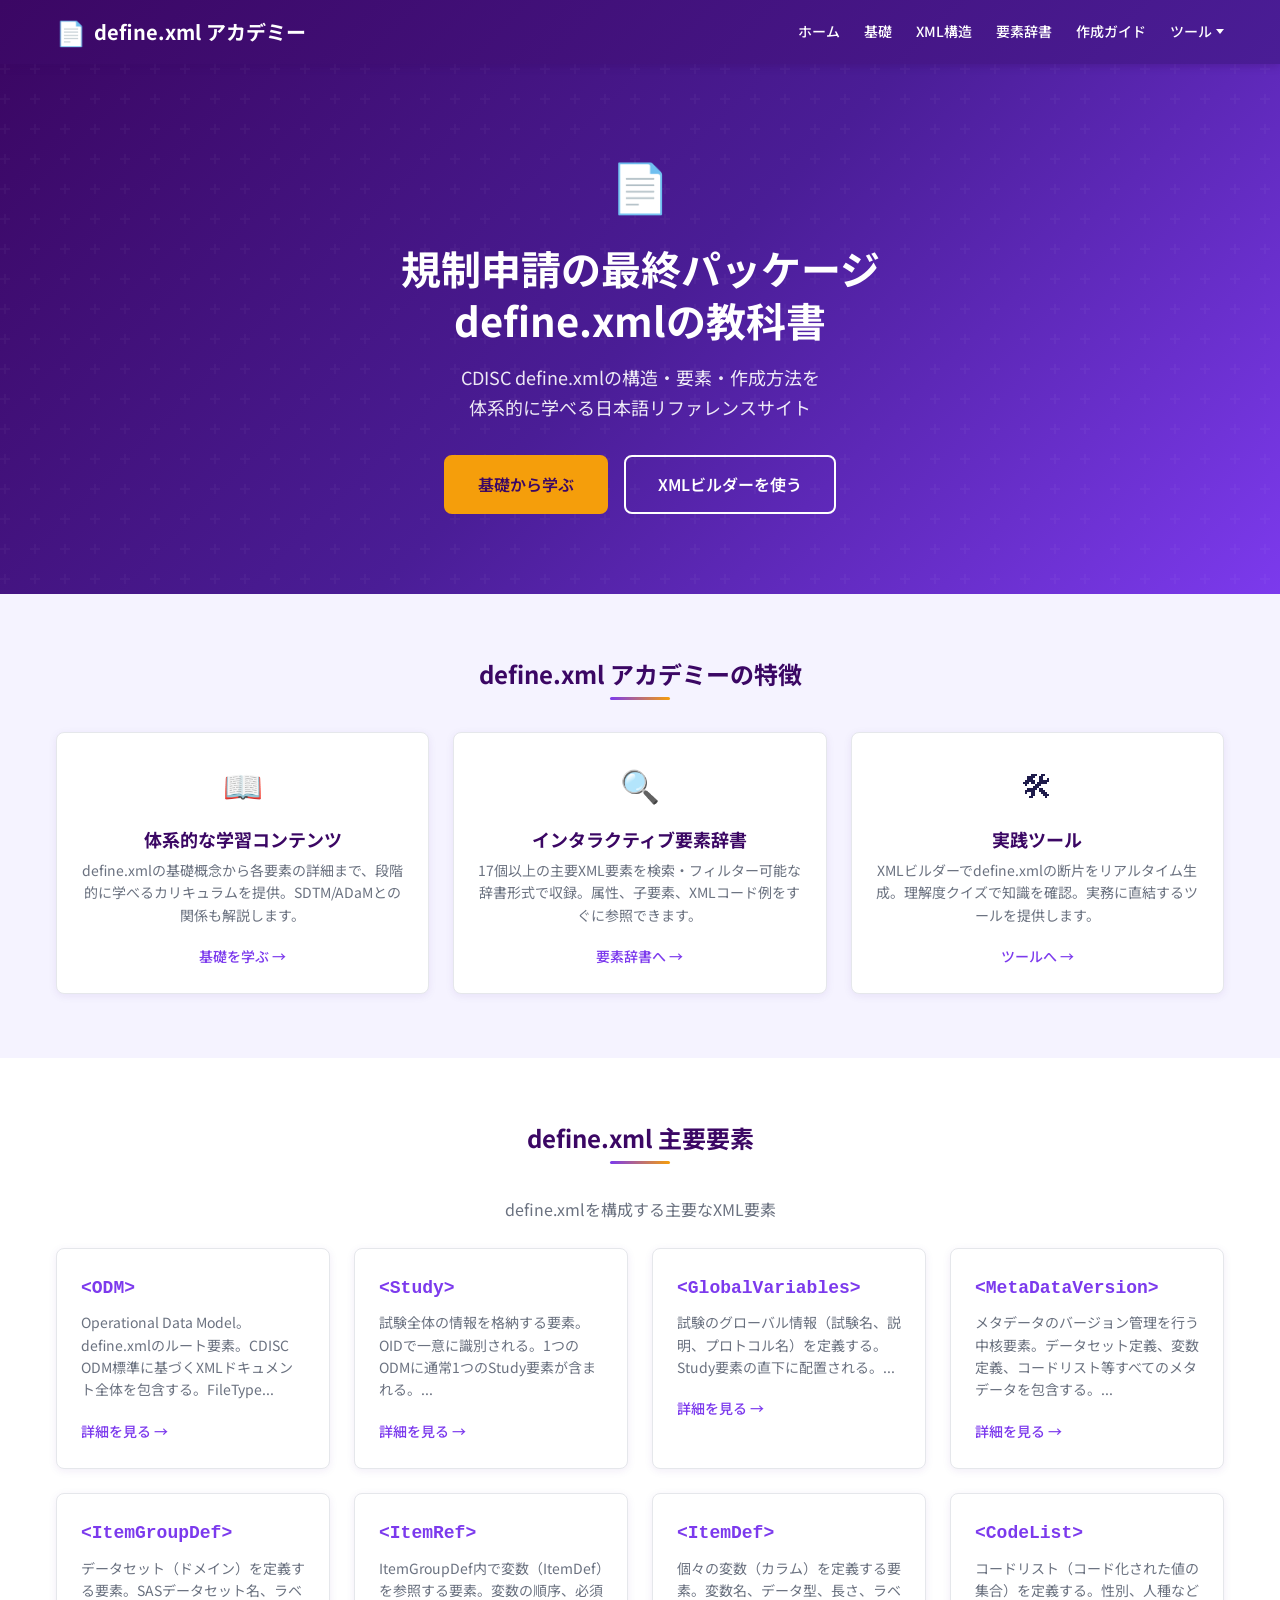
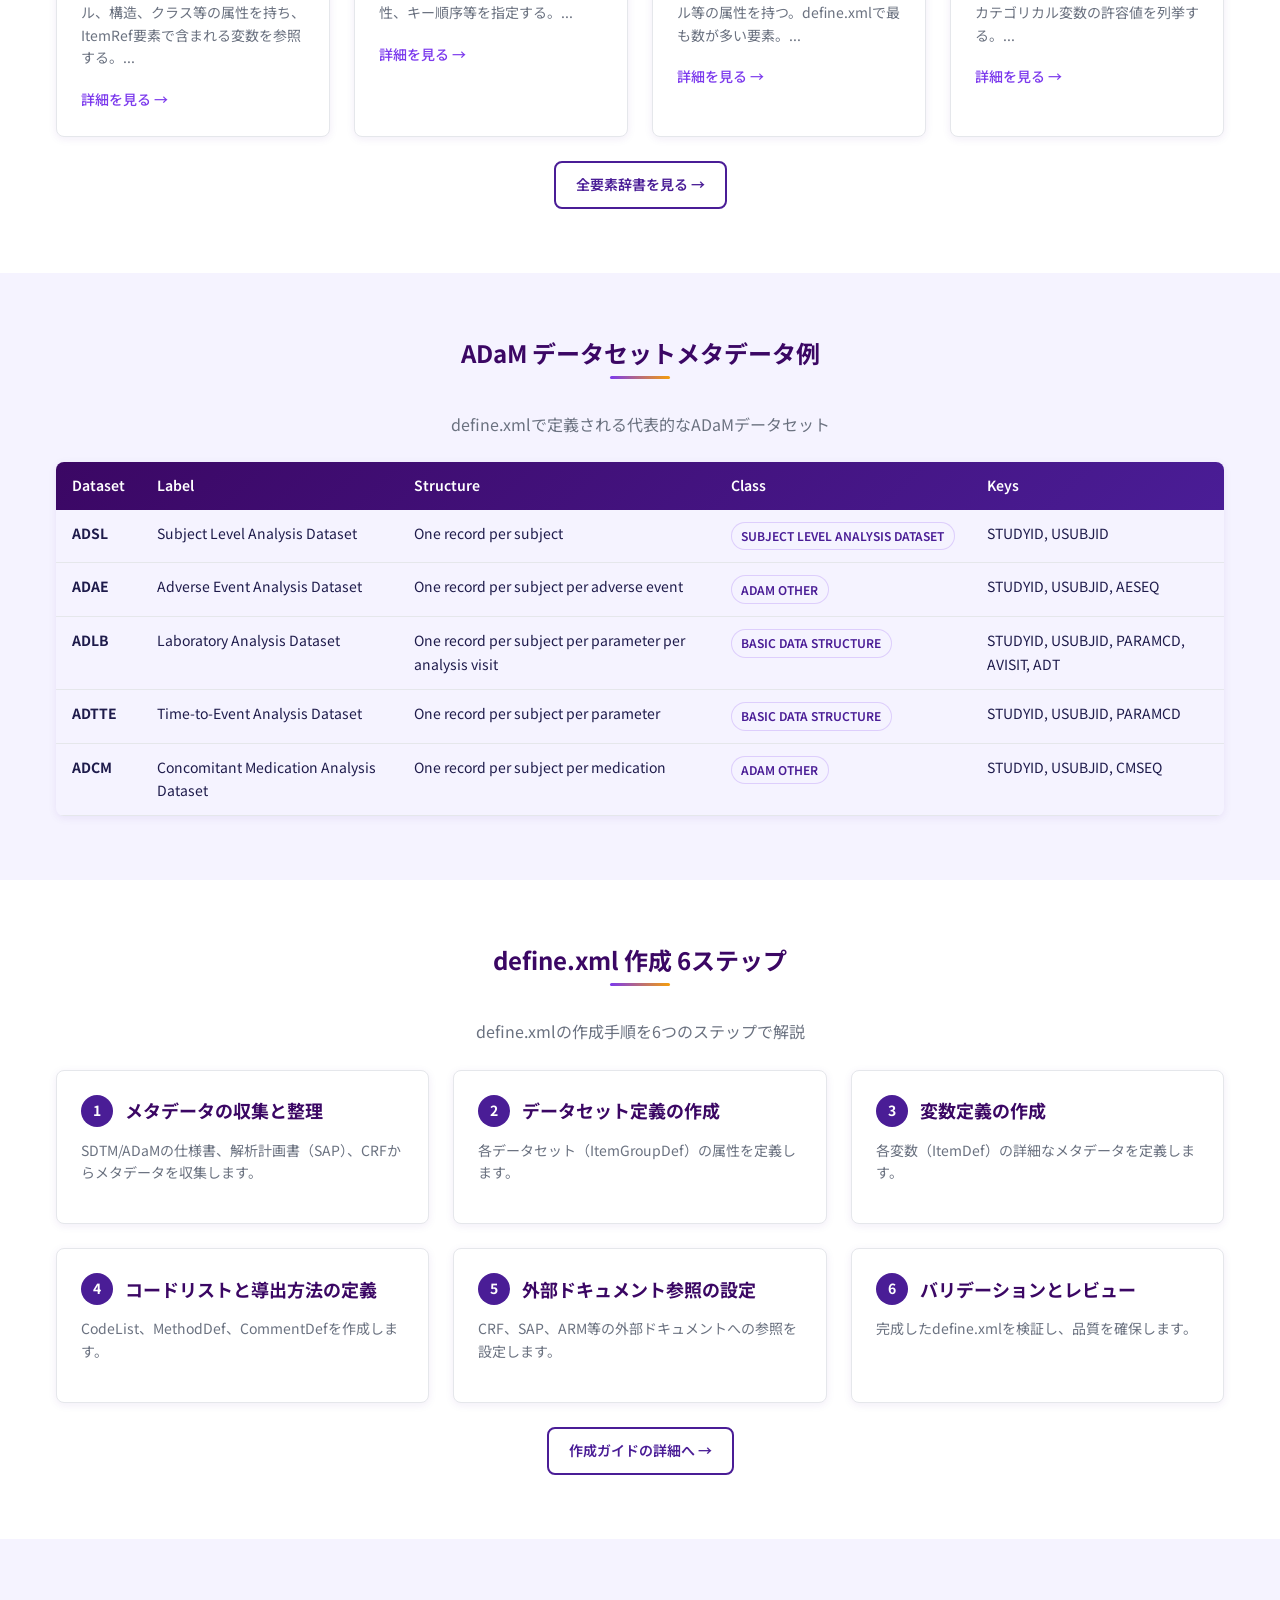
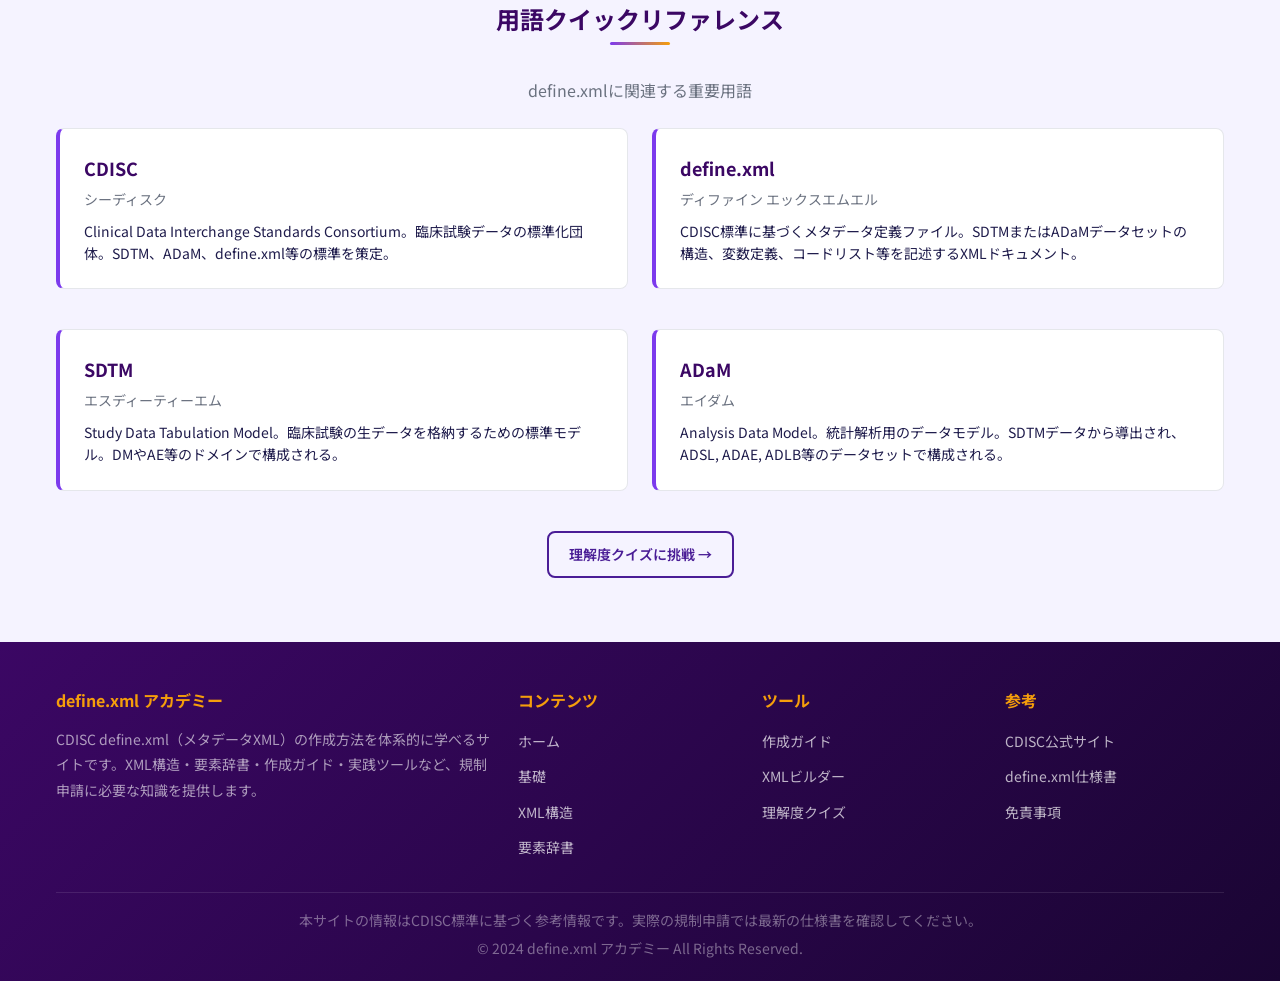
==== index.html @ 0959a662 "Initial commit" ====
<!DOCTYPE html>
<html lang="ja">
<head>
  <meta charset="UTF-8">
  <meta name="viewport" content="width=device-width, initial-scale=1.0">
  <meta name="description" content="define.xmlアカデミー - CDISC define.xml（メタデータXML）の作成方法を体系的に学ぶ。要素辞書・XMLビルダー・クイズで、規制申請の最終パッケージを完全理解。">
  <title>define.xml アカデミー | 規制申請メタデータの教科書</title>

  <!-- Google Fonts -->
  <link rel="preconnect" href="https://fonts.googleapis.com">
  <link rel="preconnect" href="https://fonts.gstatic.com" crossorigin>
  <link href="https://fonts.googleapis.com/css2?family=Noto+Sans+JP:wght@400;500;700&display=swap" rel="stylesheet">

  <!-- CSS -->
  <link rel="stylesheet" href="css/style.css">
</head>
<body>

  <!-- ========== ヘッダー ========== -->
  <header class="site-header">
    <div class="container header-inner">
      <a href="index.html" class="site-logo">
        <span class="logo-icon">&#x1F4C4;</span>
        <span>define.xml アカデミー</span>
      </a>

      <!-- デスクトップナビ -->
      <nav class="nav-menu" aria-label="メインナビゲーション">
        <a href="index.html">ホーム</a>
        <a href="basics/index.html">基礎</a>
        <a href="structure/index.html">XML構造</a>
        <a href="elements/index.html">要素辞書</a>
        <a href="guide/index.html">作成ガイド</a>
        <div class="nav-dropdown" id="nav-dropdown-tools">
          <span class="nav-dropdown-toggle nav-menu-link">ツール</span>
          <div class="nav-dropdown-menu">
            <a href="tools/builder.html">XMLビルダー</a>
            <a href="tools/quiz.html">理解度クイズ</a>
          </div>
        </div>
      </nav>

      <!-- ハンバーガー -->
      <button class="hamburger" id="hamburger" aria-label="メニューを開く" aria-expanded="false">
        <span></span>
        <span></span>
        <span></span>
      </button>
    </div>

    <!-- モバイルメニュー -->
    <nav class="mobile-menu" id="mobile-menu" aria-label="モバイルナビゲーション">
      <a href="index.html">ホーム</a>
      <a href="basics/index.html">基礎</a>
      <a href="structure/index.html">XML構造</a>
      <a href="elements/index.html">要素辞書</a>
      <a href="guide/index.html">作成ガイド</a>
      <span class="mobile-submenu-label">ツール</span>
      <div class="mobile-submenu">
        <a href="tools/builder.html">XMLビルダー</a>
        <a href="tools/quiz.html">理解度クイズ</a>
      </div>
    </nav>
  </header>

  <!-- ========== メインコンテンツ ========== -->
  <main>

    <!-- ===== ヒーローセクション ===== -->
    <section class="hero">
      <div class="container">
        <span class="hero-icon" aria-hidden="true">&#x1F4C4;</span>
        <h1>規制申請の最終パッケージ<br>define.xmlの教科書</h1>
        <p class="hero-subtitle">CDISC define.xmlの構造・要素・作成方法を<br>体系的に学べる日本語リファレンスサイト</p>
        <div class="hero-buttons">
          <a href="basics/index.html" class="btn btn-primary btn-lg">基礎から学ぶ</a>
          <a href="tools/builder.html" class="btn btn-secondary btn-lg">XMLビルダーを使う</a>
        </div>
      </div>
    </section>

    <!-- ===== 特徴カード（3カラム） ===== -->
    <section class="section fade-in">
      <div class="container">
        <h2 class="section-title">define.xml アカデミーの特徴</h2>
        <div class="grid grid-3">

          <div class="card text-center">
            <div class="card-icon">&#x1F4D6;</div>
            <h3 class="card-title">体系的な学習コンテンツ</h3>
            <p class="card-text">define.xmlの基礎概念から各要素の詳細まで、段階的に学べるカリキュラムを提供。SDTM/ADaMとの関係も解説します。</p>
            <a href="basics/index.html" class="card-link">基礎を学ぶ &rarr;</a>
          </div>

          <div class="card text-center">
            <div class="card-icon">&#x1F50D;</div>
            <h3 class="card-title">インタラクティブ要素辞書</h3>
            <p class="card-text">17個以上の主要XML要素を検索・フィルター可能な辞書形式で収録。属性、子要素、XMLコード例をすぐに参照できます。</p>
            <a href="elements/index.html" class="card-link">要素辞書へ &rarr;</a>
          </div>

          <div class="card text-center">
            <div class="card-icon">&#x1F6E0;</div>
            <h3 class="card-title">実践ツール</h3>
            <p class="card-text">XMLビルダーでdefine.xmlの断片をリアルタイム生成。理解度クイズで知識を確認。実務に直結するツールを提供します。</p>
            <a href="tools/builder.html" class="card-link">ツールへ &rarr;</a>
          </div>

        </div>
      </div>
    </section>

    <!-- ===== 主要要素一覧 ===== -->
    <section class="section fade-in" id="elements" style="background-color: var(--color-white);">
      <div class="container">
        <h2 class="section-title">define.xml 主要要素</h2>
        <p class="text-center text-light mb-4">define.xmlを構成する主要なXML要素</p>

        <div class="grid grid-4" id="element-cards">
          <!-- JS で動的生成 -->
        </div>

        <div class="text-center mt-4">
          <a href="elements/index.html" class="btn btn-outline">全要素辞書を見る &rarr;</a>
        </div>
      </div>
    </section>

    <!-- ===== データセットメタデータ例 ===== -->
    <section class="section fade-in" id="datasets">
      <div class="container">
        <h2 class="section-title">ADaM データセットメタデータ例</h2>
        <p class="text-center text-light mb-4">define.xmlで定義される代表的なADaMデータセット</p>

        <div class="table-responsive">
          <table class="data-table">
            <thead>
              <tr>
                <th>Dataset</th>
                <th>Label</th>
                <th>Structure</th>
                <th>Class</th>
                <th>Keys</th>
              </tr>
            </thead>
            <tbody id="dataset-table-body">
              <!-- JS で動的生成 -->
            </tbody>
          </table>
        </div>
      </div>
    </section>

    <!-- ===== 作成ガイド概要 ===== -->
    <section class="section fade-in" id="guide" style="background-color: var(--color-white);">
      <div class="container">
        <h2 class="section-title">define.xml 作成 6ステップ</h2>
        <p class="text-center text-light mb-4">define.xmlの作成手順を6つのステップで解説</p>

        <div class="grid grid-3" id="guide-cards">
          <!-- JS で動的生成 -->
        </div>

        <div class="text-center mt-4">
          <a href="guide/index.html" class="btn btn-outline">作成ガイドの詳細へ &rarr;</a>
        </div>
      </div>
    </section>

    <!-- ===== 用語クイックリファレンス ===== -->
    <section class="section fade-in" id="glossary">
      <div class="container">
        <h2 class="section-title">用語クイックリファレンス</h2>
        <p class="text-center text-light mb-4">define.xmlに関連する重要用語</p>

        <div class="grid grid-2" id="glossary-cards">
          <!-- JS で動的生成 -->
        </div>

        <div class="text-center mt-4">
          <a href="tools/quiz.html" class="btn btn-outline">理解度クイズに挑戦 &rarr;</a>
        </div>
      </div>
    </section>

  </main>

  <!-- ========== フッター ========== -->
  <footer class="site-footer">
    <div class="container">
      <div class="footer-grid">

        <div class="footer-section">
          <h4>define.xml アカデミー</h4>
          <p class="text-sm" style="color: rgba(255,255,255,0.6); line-height: 1.8;">
            CDISC define.xml（メタデータXML）の作成方法を体系的に学べるサイトです。XML構造・要素辞書・作成ガイド・実践ツールなど、規制申請に必要な知識を提供します。
          </p>
        </div>

        <div class="footer-section">
          <h4>コンテンツ</h4>
          <ul>
            <li><a href="index.html">ホーム</a></li>
            <li><a href="basics/index.html">基礎</a></li>
            <li><a href="structure/index.html">XML構造</a></li>
            <li><a href="elements/index.html">要素辞書</a></li>
          </ul>
        </div>

        <div class="footer-section">
          <h4>ツール</h4>
          <ul>
            <li><a href="guide/index.html">作成ガイド</a></li>
            <li><a href="tools/builder.html">XMLビルダー</a></li>
            <li><a href="tools/quiz.html">理解度クイズ</a></li>
          </ul>
        </div>

        <div class="footer-section">
          <h4>参考</h4>
          <ul>
            <li><a href="#">CDISC公式サイト</a></li>
            <li><a href="#">define.xml仕様書</a></li>
            <li><a href="#">免責事項</a></li>
          </ul>
        </div>

      </div>

      <div class="footer-bottom">
        <p>本サイトの情報はCDISC標準に基づく参考情報です。実際の規制申請では最新の仕様書を確認してください。</p>
        <p>&copy; 2024 define.xml アカデミー All Rights Reserved.</p>
      </div>
    </div>
  </footer>

  <!-- JS -->
  <script src="js/data.js"></script>
  <script src="js/main.js"></script>
</body>
</html>
---- css/style.css ----
/* ============================================
   define.xml アカデミー - 共通CSS
   ============================================ */

/* --- CSS変数定義 --- */
:root {
  /* カラーパレット */
  --color-primary: #4a1d96;
  --color-primary-light: #7c3aed;
  --color-primary-dark: #3b0764;
  --color-accent: #f59e0b;
  --color-accent-light: #fbbf24;
  --color-accent-dark: #d97706;
  --color-success: #10b981;
  --color-warning: #ef4444;
  --color-bg: #f5f3ff;
  --color-text: #1e1b4b;
  --color-text-light: #6b7280;
  --color-white: #ffffff;
  --color-border: #e5e7eb;

  /* XML テーマカラー */
  --xml-tag: #7c3aed;
  --xml-attr: #d97706;
  --xml-value: #059669;
  --xml-comment: #9ca3af;
  --xml-bg: #1e1b4b;
  --xml-text: #e0e7ff;

  /* タイポグラフィ */
  --font-family: "Noto Sans JP", sans-serif;
  --font-mono: "Consolas", "Monaco", "Courier New", monospace;
  --font-size-base: 16px;
  --font-size-sm: 0.875rem;
  --font-size-lg: 1.125rem;
  --font-size-xl: 1.25rem;
  --font-size-2xl: 1.5rem;
  --font-size-3xl: 2rem;
  --font-size-4xl: 2.5rem;
  --line-height-base: 1.7;
  --line-height-heading: 1.3;

  /* スペーシング */
  --spacing-1: 0.25rem;
  --spacing-2: 0.5rem;
  --spacing-3: 1rem;
  --spacing-4: 1.5rem;
  --spacing-5: 2rem;
  --spacing-6: 3rem;
  --spacing-8: 4rem;

  /* レイアウト */
  --max-width: 1200px;
  --border-radius: 8px;
  --card-shadow: 0 2px 8px rgba(74, 29, 150, 0.08);
  --card-shadow-hover: 0 8px 24px rgba(74, 29, 150, 0.15);

  /* トランジション */
  --transition-base: 0.3s ease;

  /* ヘッダー高さ */
  --header-height: 64px;
}

/* --- リセットCSS --- */
*,
*::before,
*::after {
  box-sizing: border-box;
  margin: 0;
  padding: 0;
}

html {
  font-size: var(--font-size-base);
  scroll-behavior: smooth;
  -webkit-text-size-adjust: 100%;
}

body {
  font-family: var(--font-family);
  font-size: 1rem;
  line-height: var(--line-height-base);
  color: var(--color-text);
  background-color: var(--color-bg);
  min-height: 100vh;
  display: flex;
  flex-direction: column;
  -webkit-font-smoothing: antialiased;
  -moz-osx-font-smoothing: grayscale;
}

ul,
ol {
  list-style: none;
}

a {
  color: var(--color-primary);
  text-decoration: none;
  transition: color var(--transition-base);
}

a:hover {
  color: var(--color-primary-light);
}

img {
  max-width: 100%;
  height: auto;
  display: block;
}

button {
  font-family: inherit;
  cursor: pointer;
  border: none;
  background: none;
}

table {
  border-collapse: collapse;
  width: 100%;
}

/* --- タイポグラフィ --- */
h1,
h2,
h3,
h4 {
  line-height: var(--line-height-heading);
  font-weight: 700;
  color: var(--color-primary-dark);
}

h1 {
  font-size: var(--font-size-3xl);
  margin-bottom: var(--spacing-4);
}

h2 {
  font-size: var(--font-size-2xl);
  margin-bottom: var(--spacing-3);
}

h3 {
  font-size: var(--font-size-xl);
  margin-bottom: var(--spacing-2);
}

h4 {
  font-size: var(--font-size-lg);
  margin-bottom: var(--spacing-2);
}

p {
  margin-bottom: var(--spacing-3);
  color: var(--color-text);
}

/* --- レイアウト --- */
.container {
  width: 100%;
  max-width: var(--max-width);
  margin: 0 auto;
  padding: 0 var(--spacing-3);
}

.grid {
  display: grid;
  gap: var(--spacing-4);
}

.grid-2 {
  grid-template-columns: 1fr;
}

.grid-3 {
  grid-template-columns: 1fr;
}

.grid-4 {
  grid-template-columns: 1fr;
}

.flex {
  display: flex;
}

.flex-center {
  display: flex;
  align-items: center;
  justify-content: center;
}

.flex-between {
  display: flex;
  align-items: center;
  justify-content: space-between;
}

.flex-wrap {
  flex-wrap: wrap;
}

.flex-column {
  flex-direction: column;
}

.gap-2 {
  gap: var(--spacing-2);
}

.gap-3 {
  gap: var(--spacing-3);
}

.gap-4 {
  gap: var(--spacing-4);
}

/* --- ヘッダー & ナビゲーション --- */
.site-header {
  background: linear-gradient(135deg, var(--color-primary-dark) 0%, var(--color-primary) 100%);
  color: var(--color-white);
  position: sticky;
  top: 0;
  z-index: 1000;
  height: var(--header-height);
  box-shadow: 0 2px 8px rgba(59, 7, 100, 0.3);
}

.header-inner {
  display: flex;
  align-items: center;
  justify-content: space-between;
  height: 100%;
}

.site-logo {
  font-size: var(--font-size-xl);
  font-weight: 700;
  color: var(--color-white);
  display: flex;
  align-items: center;
  gap: var(--spacing-2);
}

.site-logo:hover {
  color: var(--color-accent);
}

.site-logo .logo-icon {
  font-size: var(--font-size-2xl);
}

/* デスクトップナビ */
.nav-menu {
  display: none;
  align-items: center;
  gap: var(--spacing-4);
}

.nav-menu a,
.nav-menu .nav-dropdown-toggle {
  color: var(--color-white);
  font-size: var(--font-size-sm);
  font-weight: 500;
  padding: var(--spacing-2) 0;
  position: relative;
  transition: color var(--transition-base);
}

.nav-menu a::after {
  content: "";
  position: absolute;
  bottom: 0;
  left: 0;
  width: 0;
  height: 2px;
  background-color: var(--color-accent);
  transition: width var(--transition-base);
}

.nav-menu a:hover,
.nav-menu .nav-dropdown-toggle:hover {
  color: var(--color-accent);
}

.nav-menu a:hover::after {
  width: 100%;
}

/* ナビドロップダウン */
.nav-dropdown {
  position: relative;
}

.nav-dropdown-toggle {
  display: inline-flex;
  align-items: center;
  gap: 0.25rem;
  cursor: pointer;
}

.nav-dropdown-toggle::after {
  content: "";
  display: inline-block;
  width: 0;
  height: 0;
  border-left: 4px solid transparent;
  border-right: 4px solid transparent;
  border-top: 5px solid currentColor;
  transition: transform var(--transition-base);
}

.nav-dropdown.active .nav-dropdown-toggle::after {
  transform: rotate(180deg);
}

.nav-dropdown-menu {
  display: none;
  position: absolute;
  top: 100%;
  left: 50%;
  transform: translateX(-50%);
  background-color: var(--color-white);
  border-radius: var(--border-radius);
  box-shadow: var(--card-shadow-hover);
  min-width: 180px;
  padding: var(--spacing-2) 0;
  margin-top: var(--spacing-2);
  z-index: 1001;
}

.nav-dropdown.active .nav-dropdown-menu {
  display: block;
}

.nav-dropdown-menu a {
  display: block;
  padding: var(--spacing-2) var(--spacing-4);
  color: var(--color-text);
  font-size: var(--font-size-sm);
  white-space: nowrap;
  transition: background-color var(--transition-base), color var(--transition-base);
}

.nav-dropdown-menu a:hover {
  background-color: var(--color-bg);
  color: var(--color-primary);
}

.nav-dropdown-menu a::after {
  display: none;
}

/* ハンバーガーメニュー */
.hamburger {
  display: flex;
  flex-direction: column;
  justify-content: center;
  align-items: center;
  width: 40px;
  height: 40px;
  cursor: pointer;
  z-index: 1100;
}

.hamburger span {
  display: block;
  width: 24px;
  height: 2px;
  background-color: var(--color-white);
  margin: 3px 0;
  transition: all var(--transition-base);
  border-radius: 2px;
}

.hamburger.active span:nth-child(1) {
  transform: rotate(45deg) translate(4px, 4px);
}

.hamburger.active span:nth-child(2) {
  opacity: 0;
}

.hamburger.active span:nth-child(3) {
  transform: rotate(-45deg) translate(4px, -4px);
}

/* モバイルメニュー */
.mobile-menu {
  display: none;
  position: fixed;
  top: var(--header-height);
  left: 0;
  right: 0;
  bottom: 0;
  background: linear-gradient(180deg, var(--color-primary-dark) 0%, var(--color-primary) 100%);
  z-index: 999;
  padding: var(--spacing-5);
  flex-direction: column;
  gap: var(--spacing-3);
  overflow-y: auto;
}

.mobile-menu.active {
  display: flex;
}

.mobile-menu a {
  color: var(--color-white);
  font-size: var(--font-size-lg);
  padding: var(--spacing-3);
  border-bottom: 1px solid rgba(255, 255, 255, 0.1);
  transition: all var(--transition-base);
}

.mobile-menu a:hover {
  color: var(--color-accent);
  padding-left: var(--spacing-4);
}

.mobile-menu .mobile-submenu-label {
  color: rgba(255, 255, 255, 0.5);
  font-size: var(--font-size-sm);
  padding: var(--spacing-2) var(--spacing-3) 0;
  border-bottom: none;
}

.mobile-menu .mobile-submenu a {
  font-size: var(--font-size-base);
  padding-left: var(--spacing-5);
}

/* --- メインコンテンツ --- */
main {
  flex: 1;
}

.section {
  padding: var(--spacing-6) 0;
}

.section-title {
  text-align: center;
  margin-bottom: var(--spacing-5);
  position: relative;
}

.section-title::after {
  content: "";
  display: block;
  width: 60px;
  height: 3px;
  background: linear-gradient(90deg, var(--color-primary-light), var(--color-accent));
  margin: var(--spacing-2) auto 0;
  border-radius: 2px;
}

/* --- ヒーローセクション --- */
.hero {
  background: linear-gradient(135deg, var(--color-primary-dark) 0%, var(--color-primary) 50%, var(--color-primary-light) 100%);
  color: var(--color-white);
  padding: var(--spacing-8) 0;
  text-align: center;
  position: relative;
  overflow: hidden;
}

.hero::before {
  content: "";
  position: absolute;
  top: 0;
  left: 0;
  right: 0;
  bottom: 0;
  background: url("data:image/svg+xml,%3Csvg width='60' height='60' viewBox='0 0 60 60' xmlns='http://www.w3.org/2000/svg'%3E%3Cg fill='none' fill-rule='evenodd'%3E%3Cg fill='%23ffffff' fill-opacity='0.03'%3E%3Cpath d='M36 34v-4h-2v4h-4v2h4v4h2v-4h4v-2h-4zm0-30V0h-2v4h-4v2h4v4h2V6h4V4h-4zM6 34v-4H4v4H0v2h4v4h2v-4h4v-2H6zM6 4V0H4v4H0v2h4v4h2V6h4V4H6z'/%3E%3C/g%3E%3C/g%3E%3C/svg%3E");
  pointer-events: none;
}

.hero h1 {
  color: var(--color-white);
  font-size: var(--font-size-2xl);
  margin-bottom: var(--spacing-3);
  position: relative;
}

.hero .hero-subtitle {
  color: rgba(255, 255, 255, 0.9);
  font-size: var(--font-size-lg);
  margin-bottom: var(--spacing-5);
  max-width: 700px;
  margin-left: auto;
  margin-right: auto;
}

.hero p {
  color: rgba(255, 255, 255, 0.9);
}

.hero-icon {
  font-size: 3rem;
  margin-bottom: var(--spacing-3);
  display: block;
  position: relative;
}

.hero-buttons {
  display: flex;
  gap: var(--spacing-3);
  justify-content: center;
  flex-wrap: wrap;
  position: relative;
}

/* --- カード --- */
.card {
  background-color: var(--color-white);
  border-radius: var(--border-radius);
  padding: var(--spacing-4);
  box-shadow: var(--card-shadow);
  transition: all var(--transition-base);
  border: 1px solid var(--color-border);
}

.card:hover {
  box-shadow: var(--card-shadow-hover);
  transform: translateY(-2px);
}

.card-icon {
  font-size: 2rem;
  margin-bottom: var(--spacing-3);
}

.card-title {
  font-size: var(--font-size-lg);
  font-weight: 700;
  margin-bottom: var(--spacing-2);
  color: var(--color-primary-dark);
}

.card-text {
  font-size: var(--font-size-sm);
  color: var(--color-text-light);
  margin-bottom: var(--spacing-3);
  line-height: 1.6;
}

.card-link {
  font-size: var(--font-size-sm);
  font-weight: 500;
  color: var(--color-primary-light);
  display: inline-flex;
  align-items: center;
  gap: 0.25rem;
}

.card-link:hover {
  color: var(--color-accent);
}

.text-center {
  text-align: center;
}

.text-light {
  color: var(--color-text-light);
}

.text-sm {
  font-size: var(--font-size-sm);
}

.mb-4 {
  margin-bottom: var(--spacing-4);
}

.mt-4 {
  margin-top: var(--spacing-4);
}

.mt-3 {
  margin-top: var(--spacing-3);
}

.mb-3 {
  margin-bottom: var(--spacing-3);
}

/* --- ボタン --- */
.btn {
  display: inline-flex;
  align-items: center;
  justify-content: center;
  padding: 0.625rem 1.25rem;
  font-size: var(--font-size-sm);
  font-weight: 600;
  border-radius: var(--border-radius);
  transition: all var(--transition-base);
  cursor: pointer;
  border: 2px solid transparent;
  text-align: center;
  gap: 0.5rem;
}

.btn-primary {
  background-color: var(--color-accent);
  color: var(--color-primary-dark);
  border-color: var(--color-accent);
}

.btn-primary:hover {
  background-color: var(--color-accent-dark);
  border-color: var(--color-accent-dark);
  color: var(--color-white);
}

.btn-secondary {
  background-color: transparent;
  color: var(--color-white);
  border-color: var(--color-white);
}

.btn-secondary:hover {
  background-color: var(--color-white);
  color: var(--color-primary-dark);
}

.btn-outline {
  background-color: transparent;
  color: var(--color-primary);
  border-color: var(--color-primary);
}

.btn-outline:hover {
  background-color: var(--color-primary);
  color: var(--color-white);
}

.btn-lg {
  padding: 0.875rem 2rem;
  font-size: 1rem;
}

.btn-sm {
  padding: 0.375rem 0.75rem;
  font-size: var(--font-size-sm);
}

/* --- XML コードブロック --- */
.xml-code {
  background-color: var(--xml-bg);
  color: var(--xml-text);
  font-family: var(--font-mono);
  font-size: 0.85rem;
  padding: var(--spacing-4);
  border-radius: var(--border-radius);
  overflow-x: auto;
  line-height: 1.6;
  position: relative;
  border: 1px solid rgba(124, 58, 237, 0.3);
}

.xml-code::before {
  content: "XML";
  position: absolute;
  top: 0;
  right: 0;
  background: var(--color-primary-light);
  color: var(--color-white);
  font-size: 0.7rem;
  padding: 0.2rem 0.6rem;
  border-radius: 0 var(--border-radius) 0 var(--border-radius);
  font-family: var(--font-family);
  font-weight: 600;
}

.xml-code .tag {
  color: #c4b5fd;
}

.xml-code .attr {
  color: #fbbf24;
}

.xml-code .value {
  color: #6ee7b7;
}

.xml-code .comment {
  color: #6b7280;
  font-style: italic;
}

/* --- XMLツリービュー --- */
.xml-tree {
  font-family: var(--font-mono);
  font-size: 0.9rem;
  line-height: 1.8;
}

.xml-tree-node {
  position: relative;
  padding-left: 1.5rem;
}

.xml-tree-node::before {
  content: "";
  position: absolute;
  left: 0.5rem;
  top: 0;
  bottom: 0;
  width: 1px;
  background-color: var(--color-border);
}

.xml-tree-node:last-child::before {
  height: 1rem;
}

.xml-tree-label {
  display: inline-flex;
  align-items: center;
  gap: 0.5rem;
  padding: 0.25rem 0.5rem;
  cursor: pointer;
  border-radius: 4px;
  transition: background-color var(--transition-base);
  position: relative;
}

.xml-tree-label::before {
  content: "";
  position: absolute;
  left: -1rem;
  top: 50%;
  width: 1rem;
  height: 1px;
  background-color: var(--color-border);
}

.xml-tree-label:hover {
  background-color: rgba(124, 58, 237, 0.08);
}

.xml-tree-toggle {
  display: inline-flex;
  align-items: center;
  justify-content: center;
  width: 1.2rem;
  height: 1.2rem;
  border-radius: 3px;
  background-color: var(--color-primary-light);
  color: var(--color-white);
  font-size: 0.7rem;
  font-weight: bold;
  cursor: pointer;
  flex-shrink: 0;
  transition: all var(--transition-base);
}

.xml-tree-toggle.collapsed {
  background-color: var(--color-text-light);
}

.xml-tree-tag {
  color: var(--color-primary-light);
  font-weight: 600;
}

.xml-tree-attrs {
  color: var(--color-accent-dark);
  font-size: 0.8rem;
}

.xml-tree-desc {
  color: var(--color-text-light);
  font-size: 0.8rem;
  font-family: var(--font-family);
  margin-left: 0.5rem;
}

.xml-tree-children {
  overflow: hidden;
  transition: max-height 0.3s ease;
}

.xml-tree-children.collapsed {
  max-height: 0 !important;
}

/* --- テーブル --- */
.data-table {
  width: 100%;
  border-collapse: collapse;
  font-size: var(--font-size-sm);
}

.data-table thead {
  background: linear-gradient(135deg, var(--color-primary-dark), var(--color-primary));
  color: var(--color-white);
}

.data-table th {
  padding: 0.75rem 1rem;
  text-align: left;
  font-weight: 600;
  white-space: nowrap;
}

.data-table td {
  padding: 0.75rem 1rem;
  border-bottom: 1px solid var(--color-border);
  vertical-align: top;
}

.data-table tbody tr:hover {
  background-color: rgba(124, 58, 237, 0.04);
}

.data-table tbody tr:nth-child(even) {
  background-color: rgba(245, 243, 255, 0.5);
}

.table-responsive {
  overflow-x: auto;
  -webkit-overflow-scrolling: touch;
  border-radius: var(--border-radius);
  box-shadow: var(--card-shadow);
}

/* --- バッジ --- */
.badge {
  display: inline-block;
  padding: 0.2rem 0.6rem;
  font-size: 0.75rem;
  font-weight: 600;
  border-radius: 9999px;
  white-space: nowrap;
}

.badge-required {
  background-color: #fef2f2;
  color: #dc2626;
}

.badge-optional {
  background-color: #f0fdf4;
  color: #16a34a;
}

.badge-type {
  background-color: #eff6ff;
  color: #2563eb;
}

.badge-element {
  background-color: #f5f3ff;
  color: var(--color-primary);
  border: 1px solid rgba(124, 58, 237, 0.2);
}

/* --- 検索・フィルター --- */
.search-box {
  position: relative;
  max-width: 500px;
  margin: 0 auto var(--spacing-4);
}

.search-input {
  width: 100%;
  padding: 0.75rem 1rem 0.75rem 2.75rem;
  font-size: 1rem;
  font-family: var(--font-family);
  border: 2px solid var(--color-border);
  border-radius: var(--border-radius);
  outline: none;
  transition: all var(--transition-base);
  background-color: var(--color-white);
}

.search-input:focus {
  border-color: var(--color-primary-light);
  box-shadow: 0 0 0 3px rgba(124, 58, 237, 0.1);
}

.search-icon {
  position: absolute;
  left: 0.75rem;
  top: 50%;
  transform: translateY(-50%);
  color: var(--color-text-light);
  font-size: 1.2rem;
  pointer-events: none;
}

.filter-tabs {
  display: flex;
  gap: var(--spacing-2);
  flex-wrap: wrap;
  justify-content: center;
  margin-bottom: var(--spacing-4);
}

.filter-tab {
  padding: 0.5rem 1rem;
  font-size: var(--font-size-sm);
  font-weight: 500;
  border-radius: 9999px;
  cursor: pointer;
  transition: all var(--transition-base);
  background-color: var(--color-white);
  color: var(--color-text-light);
  border: 1px solid var(--color-border);
}

.filter-tab:hover {
  border-color: var(--color-primary-light);
  color: var(--color-primary);
}

.filter-tab.active {
  background-color: var(--color-primary);
  color: var(--color-white);
  border-color: var(--color-primary);
}

/* --- アコーディオン --- */
.accordion {
  border: 1px solid var(--color-border);
  border-radius: var(--border-radius);
  overflow: hidden;
  margin-bottom: var(--spacing-3);
  background-color: var(--color-white);
}

.accordion-header {
  display: flex;
  align-items: center;
  justify-content: space-between;
  padding: 1rem var(--spacing-4);
  cursor: pointer;
  transition: background-color var(--transition-base);
  font-weight: 600;
  color: var(--color-primary-dark);
}

.accordion-header:hover {
  background-color: rgba(124, 58, 237, 0.04);
}

.accordion-arrow {
  transition: transform var(--transition-base);
  font-size: 0.8rem;
  color: var(--color-text-light);
}

.accordion.active .accordion-arrow {
  transform: rotate(180deg);
}

.accordion-body {
  max-height: 0;
  overflow: hidden;
  transition: max-height 0.3s ease;
}

.accordion.active .accordion-body {
  max-height: 2000px;
}

.accordion-content {
  padding: 0 var(--spacing-4) var(--spacing-4);
}

/* --- ステップ / ガイド --- */
.guide-layout {
  display: flex;
  gap: var(--spacing-5);
}

.guide-sidebar {
  width: 280px;
  flex-shrink: 0;
  position: sticky;
  top: calc(var(--header-height) + var(--spacing-3));
  max-height: calc(100vh - var(--header-height) - var(--spacing-6));
  overflow-y: auto;
}

.guide-sidebar-list {
  display: flex;
  flex-direction: column;
  gap: var(--spacing-2);
}

.guide-sidebar-item {
  display: flex;
  align-items: center;
  gap: var(--spacing-3);
  padding: var(--spacing-3);
  border-radius: var(--border-radius);
  cursor: pointer;
  transition: all var(--transition-base);
  background-color: var(--color-white);
  border: 1px solid var(--color-border);
}

.guide-sidebar-item:hover {
  border-color: var(--color-primary-light);
  background-color: rgba(124, 58, 237, 0.04);
}

.guide-sidebar-item.active {
  border-color: var(--color-primary);
  background-color: rgba(124, 58, 237, 0.08);
}

.guide-step-num {
  display: flex;
  align-items: center;
  justify-content: center;
  width: 2rem;
  height: 2rem;
  border-radius: 50%;
  background-color: var(--color-primary);
  color: var(--color-white);
  font-size: var(--font-size-sm);
  font-weight: 700;
  flex-shrink: 0;
}

.guide-sidebar-item.active .guide-step-num {
  background-color: var(--color-accent);
  color: var(--color-primary-dark);
}

.guide-sidebar-title {
  font-size: var(--font-size-sm);
  font-weight: 500;
  color: var(--color-text);
}

.guide-main {
  flex: 1;
  min-width: 0;
}

.guide-content {
  display: none;
  animation: fadeIn 0.3s ease;
}

.guide-content.active {
  display: block;
}

.guide-detail-list {
  list-style: none;
  margin: var(--spacing-3) 0;
}

.guide-detail-list li {
  padding: var(--spacing-2) 0;
  padding-left: 1.5rem;
  position: relative;
  color: var(--color-text);
  line-height: 1.6;
}

.guide-detail-list li::before {
  content: "";
  position: absolute;
  left: 0;
  top: 0.75rem;
  width: 8px;
  height: 8px;
  border-radius: 50%;
  background-color: var(--color-primary-light);
}

.guide-tips {
  background-color: #fef3c7;
  border-left: 4px solid var(--color-accent);
  padding: var(--spacing-3) var(--spacing-4);
  border-radius: 0 var(--border-radius) var(--border-radius) 0;
  margin-top: var(--spacing-4);
  font-size: var(--font-size-sm);
}

.guide-tips::before {
  content: "TIPS: ";
  font-weight: 700;
  color: var(--color-accent-dark);
}

/* --- ビルダー --- */
.builder-layout {
  display: grid;
  grid-template-columns: 1fr;
  gap: var(--spacing-4);
}

.builder-form {
  background-color: var(--color-white);
  border-radius: var(--border-radius);
  padding: var(--spacing-4);
  border: 1px solid var(--color-border);
}

.builder-preview {
  position: relative;
}

.builder-preview-header {
  display: flex;
  align-items: center;
  justify-content: space-between;
  margin-bottom: var(--spacing-3);
}

.form-group {
  margin-bottom: var(--spacing-4);
}

.form-label {
  display: block;
  font-size: var(--font-size-sm);
  font-weight: 600;
  color: var(--color-primary-dark);
  margin-bottom: var(--spacing-2);
}

.form-input,
.form-select {
  width: 100%;
  padding: 0.625rem 0.875rem;
  font-size: var(--font-size-sm);
  font-family: var(--font-family);
  border: 1px solid var(--color-border);
  border-radius: var(--border-radius);
  outline: none;
  transition: all var(--transition-base);
  background-color: var(--color-white);
}

.form-input:focus,
.form-select:focus {
  border-color: var(--color-primary-light);
  box-shadow: 0 0 0 3px rgba(124, 58, 237, 0.1);
}

.form-row {
  display: grid;
  grid-template-columns: 1fr 1fr;
  gap: var(--spacing-3);
}

.copy-btn {
  display: inline-flex;
  align-items: center;
  gap: 0.5rem;
  padding: 0.5rem 1rem;
  background-color: var(--color-primary);
  color: var(--color-white);
  border: none;
  border-radius: var(--border-radius);
  font-size: var(--font-size-sm);
  font-weight: 500;
  cursor: pointer;
  transition: all var(--transition-base);
}

.copy-btn:hover {
  background-color: var(--color-primary-light);
}

.copy-btn.copied {
  background-color: var(--color-success);
}

/* --- クイズ --- */
.quiz-container {
  max-width: 800px;
  margin: 0 auto;
}

.quiz-progress {
  display: flex;
  align-items: center;
  gap: var(--spacing-3);
  margin-bottom: var(--spacing-4);
}

.quiz-progress-bar {
  flex: 1;
  height: 8px;
  background-color: var(--color-border);
  border-radius: 9999px;
  overflow: hidden;
}

.quiz-progress-fill {
  height: 100%;
  background: linear-gradient(90deg, var(--color-primary), var(--color-accent));
  border-radius: 9999px;
  transition: width 0.5s ease;
}

.quiz-progress-text {
  font-size: var(--font-size-sm);
  font-weight: 600;
  color: var(--color-primary);
  white-space: nowrap;
}

.quiz-question-card {
  background-color: var(--color-white);
  border-radius: var(--border-radius);
  padding: var(--spacing-5);
  box-shadow: var(--card-shadow);
  border: 1px solid var(--color-border);
}

.quiz-question-num {
  font-size: var(--font-size-sm);
  font-weight: 600;
  color: var(--color-primary-light);
  margin-bottom: var(--spacing-2);
}

.quiz-question-text {
  font-size: var(--font-size-lg);
  font-weight: 600;
  color: var(--color-primary-dark);
  margin-bottom: var(--spacing-4);
  line-height: 1.5;
}

.quiz-choices {
  display: flex;
  flex-direction: column;
  gap: var(--spacing-2);
}

.quiz-choice {
  display: flex;
  align-items: center;
  gap: var(--spacing-3);
  padding: var(--spacing-3) var(--spacing-4);
  border: 2px solid var(--color-border);
  border-radius: var(--border-radius);
  cursor: pointer;
  transition: all var(--transition-base);
  font-size: var(--font-size-sm);
}

.quiz-choice:hover {
  border-color: var(--color-primary-light);
  background-color: rgba(124, 58, 237, 0.04);
}

.quiz-choice.selected {
  border-color: var(--color-primary);
  background-color: rgba(124, 58, 237, 0.08);
}

.quiz-choice.correct {
  border-color: var(--color-success);
  background-color: rgba(16, 185, 129, 0.08);
}

.quiz-choice.incorrect {
  border-color: var(--color-warning);
  background-color: rgba(239, 68, 68, 0.08);
}

.quiz-choice-marker {
  display: flex;
  align-items: center;
  justify-content: center;
  width: 2rem;
  height: 2rem;
  border-radius: 50%;
  background-color: var(--color-bg);
  font-weight: 700;
  font-size: var(--font-size-sm);
  color: var(--color-text-light);
  flex-shrink: 0;
}

.quiz-choice.selected .quiz-choice-marker {
  background-color: var(--color-primary);
  color: var(--color-white);
}

.quiz-choice.correct .quiz-choice-marker {
  background-color: var(--color-success);
  color: var(--color-white);
}

.quiz-choice.incorrect .quiz-choice-marker {
  background-color: var(--color-warning);
  color: var(--color-white);
}

.quiz-explanation {
  margin-top: var(--spacing-4);
  padding: var(--spacing-3) var(--spacing-4);
  border-radius: var(--border-radius);
  font-size: var(--font-size-sm);
  line-height: 1.6;
  display: none;
}

.quiz-explanation.show {
  display: block;
}

.quiz-explanation.correct {
  background-color: rgba(16, 185, 129, 0.1);
  border-left: 4px solid var(--color-success);
}

.quiz-explanation.incorrect {
  background-color: rgba(239, 68, 68, 0.1);
  border-left: 4px solid var(--color-warning);
}

.quiz-nav {
  display: flex;
  justify-content: space-between;
  margin-top: var(--spacing-4);
}

.quiz-result {
  text-align: center;
  padding: var(--spacing-5);
}

.quiz-score {
  font-size: var(--font-size-4xl);
  font-weight: 700;
  color: var(--color-primary);
  margin-bottom: var(--spacing-3);
}

.quiz-result-title {
  font-size: var(--font-size-2xl);
  color: var(--color-primary-dark);
  margin-bottom: var(--spacing-3);
}

.quiz-result-desc {
  font-size: var(--font-size-lg);
  color: var(--color-text-light);
  margin-bottom: var(--spacing-3);
  max-width: 600px;
  margin-left: auto;
  margin-right: auto;
}

/* --- フローダイアグラム --- */
.flow-diagram {
  display: flex;
  align-items: center;
  justify-content: center;
  gap: var(--spacing-3);
  flex-wrap: wrap;
  padding: var(--spacing-4);
}

.flow-box {
  background-color: var(--color-white);
  border: 2px solid var(--color-primary-light);
  border-radius: var(--border-radius);
  padding: var(--spacing-3) var(--spacing-4);
  text-align: center;
  font-weight: 600;
  font-size: var(--font-size-sm);
  color: var(--color-primary-dark);
  min-width: 120px;
  box-shadow: var(--card-shadow);
}

.flow-box.highlight {
  background: linear-gradient(135deg, var(--color-primary), var(--color-primary-light));
  color: var(--color-white);
  border-color: var(--color-primary);
}

.flow-arrow {
  font-size: 1.5rem;
  color: var(--color-accent);
  font-weight: bold;
}

/* --- 用語集 --- */
.glossary-item {
  background-color: var(--color-white);
  border-radius: var(--border-radius);
  padding: var(--spacing-4);
  border: 1px solid var(--color-border);
  border-left: 4px solid var(--color-primary-light);
  margin-bottom: var(--spacing-3);
  transition: all var(--transition-base);
}

.glossary-item:hover {
  box-shadow: var(--card-shadow-hover);
}

.glossary-term {
  font-size: var(--font-size-lg);
  font-weight: 700;
  color: var(--color-primary-dark);
  margin-bottom: var(--spacing-1);
}

.glossary-reading {
  font-size: var(--font-size-sm);
  color: var(--color-text-light);
  margin-bottom: var(--spacing-2);
}

.glossary-definition {
  font-size: var(--font-size-sm);
  line-height: 1.6;
  color: var(--color-text);
}

/* --- ツール比較 --- */
.tool-card {
  background-color: var(--color-white);
  border-radius: var(--border-radius);
  padding: var(--spacing-4);
  border: 1px solid var(--color-border);
  transition: all var(--transition-base);
}

.tool-card:hover {
  box-shadow: var(--card-shadow-hover);
  transform: translateY(-2px);
}

.tool-name {
  font-size: var(--font-size-xl);
  font-weight: 700;
  color: var(--color-primary-dark);
  margin-bottom: var(--spacing-1);
}

.tool-vendor {
  font-size: var(--font-size-sm);
  color: var(--color-text-light);
  margin-bottom: var(--spacing-3);
}

.tool-features {
  display: flex;
  flex-wrap: wrap;
  gap: var(--spacing-2);
  margin-bottom: var(--spacing-3);
}

.tool-feature-tag {
  padding: 0.2rem 0.6rem;
  background-color: var(--color-bg);
  color: var(--color-primary);
  font-size: 0.75rem;
  border-radius: 4px;
  font-weight: 500;
}

.tool-rating {
  display: flex;
  gap: 0.25rem;
  margin-bottom: var(--spacing-2);
}

.tool-star {
  color: var(--color-accent);
  font-size: 1rem;
}

.tool-star.empty {
  color: var(--color-border);
}

/* --- ページヘッダー --- */
.page-header {
  background: linear-gradient(135deg, var(--color-primary-dark) 0%, var(--color-primary) 100%);
  color: var(--color-white);
  padding: var(--spacing-6) 0;
  text-align: center;
}

.page-header h1 {
  color: var(--color-white);
  font-size: var(--font-size-2xl);
  margin-bottom: var(--spacing-2);
}

.page-header p {
  color: rgba(255, 255, 255, 0.8);
  max-width: 700px;
  margin: 0 auto;
}

/* --- フッター --- */
.site-footer {
  background: linear-gradient(135deg, var(--color-primary-dark) 0%, #1a0533 100%);
  color: var(--color-white);
  padding: var(--spacing-6) 0 var(--spacing-3);
  margin-top: auto;
}

.footer-grid {
  display: grid;
  grid-template-columns: 1fr;
  gap: var(--spacing-4);
  margin-bottom: var(--spacing-5);
}

.footer-section h4 {
  color: var(--color-accent);
  font-size: var(--font-size-base);
  margin-bottom: var(--spacing-3);
}

.footer-section ul {
  display: flex;
  flex-direction: column;
  gap: var(--spacing-2);
}

.footer-section a {
  color: rgba(255, 255, 255, 0.7);
  font-size: var(--font-size-sm);
  transition: color var(--transition-base);
}

.footer-section a:hover {
  color: var(--color-accent);
}

.footer-bottom {
  border-top: 1px solid rgba(255, 255, 255, 0.1);
  padding-top: var(--spacing-3);
  text-align: center;
}

.footer-bottom p {
  color: rgba(255, 255, 255, 0.4);
  font-size: var(--font-size-sm);
  margin-bottom: var(--spacing-1);
}

/* --- フェードインアニメーション --- */
.fade-in {
  opacity: 0;
  transform: translateY(20px);
  transition: opacity 0.6s ease, transform 0.6s ease;
}

.fade-in.visible {
  opacity: 1;
  transform: translateY(0);
}

@keyframes fadeIn {
  from {
    opacity: 0;
    transform: translateY(10px);
  }
  to {
    opacity: 1;
    transform: translateY(0);
  }
}

/* --- 変数テーブル追加スタイル --- */
.var-table-container {
  margin-bottom: var(--spacing-4);
}

.var-dataset-header {
  display: flex;
  align-items: center;
  justify-content: space-between;
  background: linear-gradient(135deg, var(--color-primary), var(--color-primary-light));
  color: var(--color-white);
  padding: var(--spacing-3) var(--spacing-4);
  border-radius: var(--border-radius) var(--border-radius) 0 0;
  cursor: pointer;
}

.var-dataset-name {
  font-weight: 700;
  font-size: var(--font-size-lg);
}

.var-dataset-label {
  font-size: var(--font-size-sm);
  opacity: 0.8;
}

/* --- レスポンシブ --- */
@media (min-width: 640px) {
  .grid-2 {
    grid-template-columns: repeat(2, 1fr);
  }

  .hero h1 {
    font-size: var(--font-size-3xl);
  }

  .footer-grid {
    grid-template-columns: repeat(2, 1fr);
  }

  .builder-layout {
    grid-template-columns: 1fr 1fr;
  }
}

@media (min-width: 768px) {
  .grid-3 {
    grid-template-columns: repeat(2, 1fr);
  }

  .grid-4 {
    grid-template-columns: repeat(2, 1fr);
  }

  .section {
    padding: var(--spacing-8) 0;
  }

  .hero {
    padding: 5rem 0;
  }

  .hero h1 {
    font-size: var(--font-size-4xl);
  }
}

@media (min-width: 1024px) {
  .nav-menu {
    display: flex;
  }

  .hamburger {
    display: none;
  }

  .grid-3 {
    grid-template-columns: repeat(3, 1fr);
  }

  .grid-4 {
    grid-template-columns: repeat(4, 1fr);
  }

  .footer-grid {
    grid-template-columns: 2fr 1fr 1fr 1fr;
  }

  .guide-layout {
    flex-direction: row;
  }

  .guide-sidebar {
    display: block;
  }
}

/* モバイル: ガイドサイドバー横並び */
@media (max-width: 1023px) {
  .guide-layout {
    flex-direction: column;
  }

  .guide-sidebar {
    width: 100%;
    position: static;
    max-height: none;
    overflow-y: visible;
  }

  .guide-sidebar-list {
    flex-direction: row;
    overflow-x: auto;
    padding-bottom: var(--spacing-2);
    -webkit-overflow-scrolling: touch;
  }

  .guide-sidebar-item {
    flex-shrink: 0;
    min-width: 160px;
  }
}

/* テーブルレスポンシブ */
@media (max-width: 767px) {
  .data-table thead {
    display: none;
  }

  .data-table tr {
    display: block;
    margin-bottom: var(--spacing-3);
    border: 1px solid var(--color-border);
    border-radius: var(--border-radius);
    overflow: hidden;
  }

  .data-table td {
    display: flex;
    justify-content: space-between;
    align-items: center;
    padding: 0.5rem 1rem;
    border-bottom: 1px solid var(--color-border);
    font-size: var(--font-size-sm);
  }

  .data-table td::before {
    content: attr(data-label);
    font-weight: 600;
    color: var(--color-primary-dark);
    margin-right: 1rem;
    flex-shrink: 0;
  }

  .data-table td:last-child {
    border-bottom: none;
  }
}
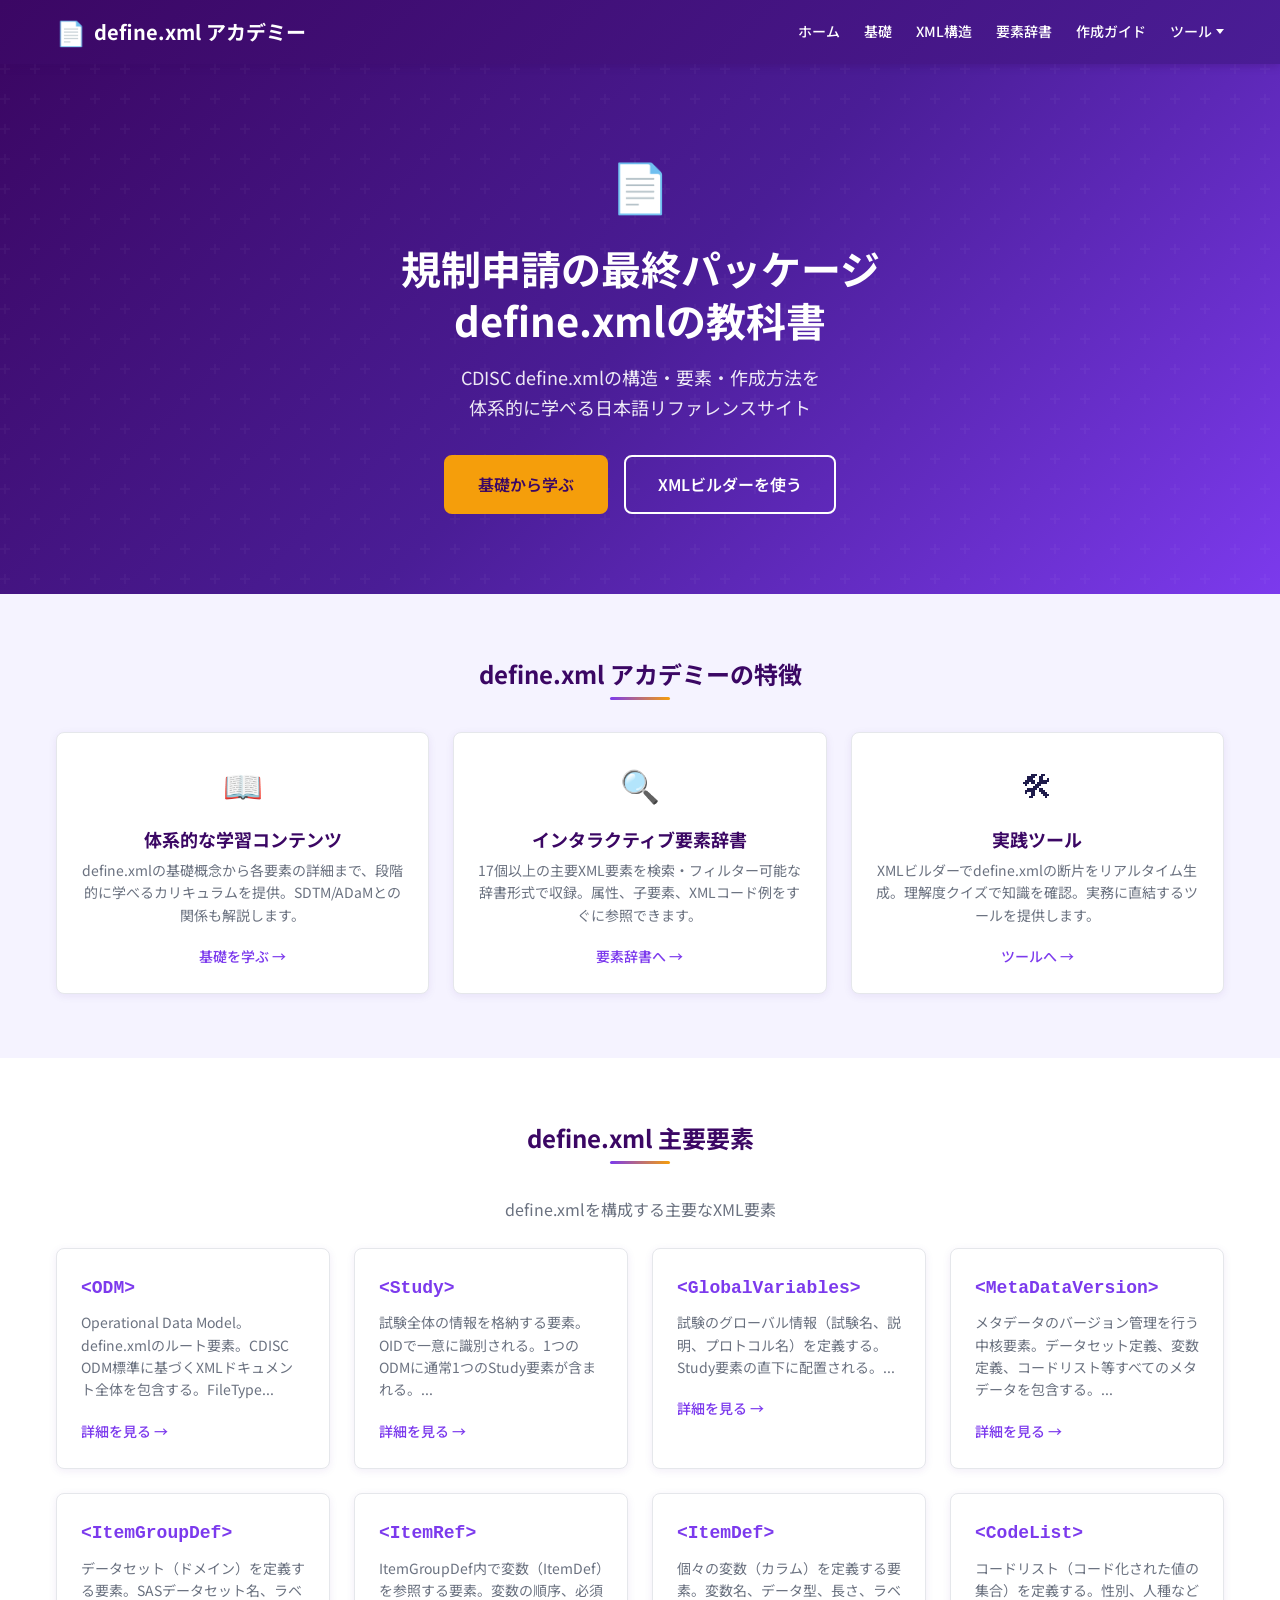
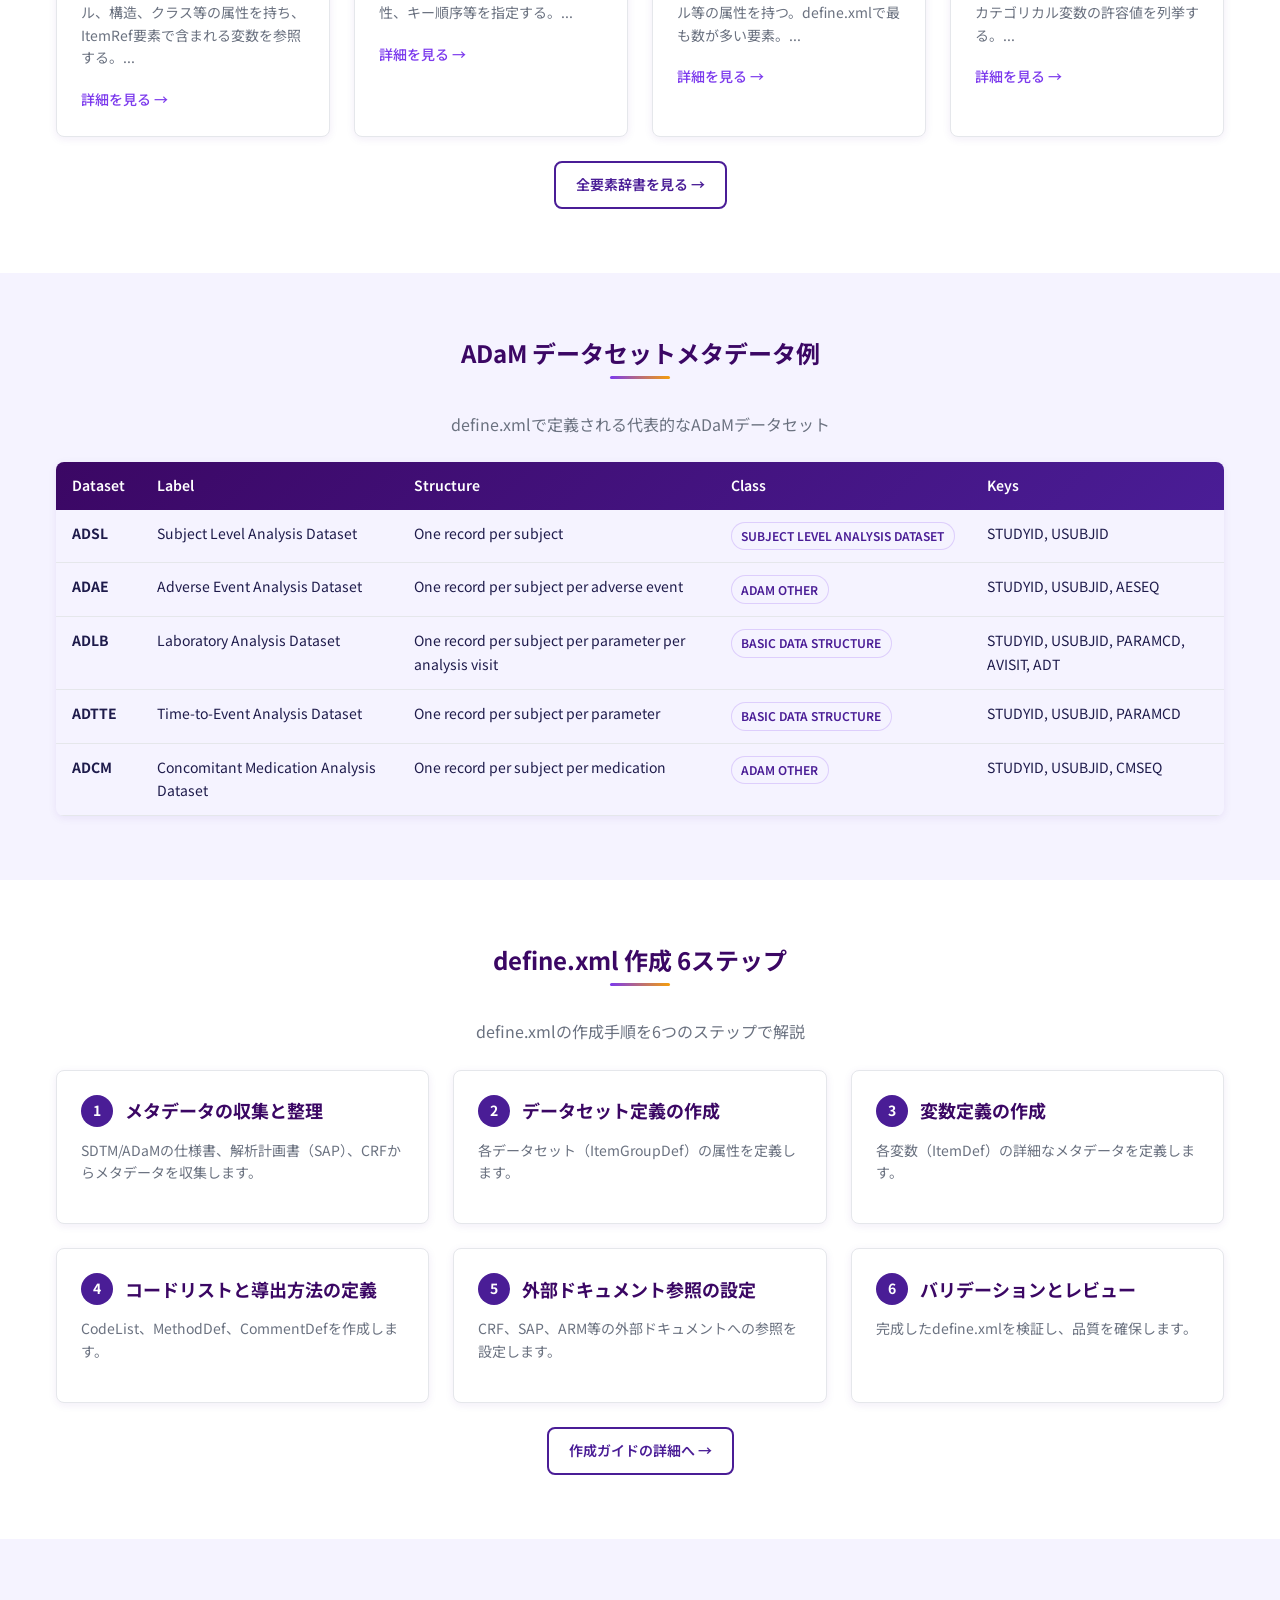
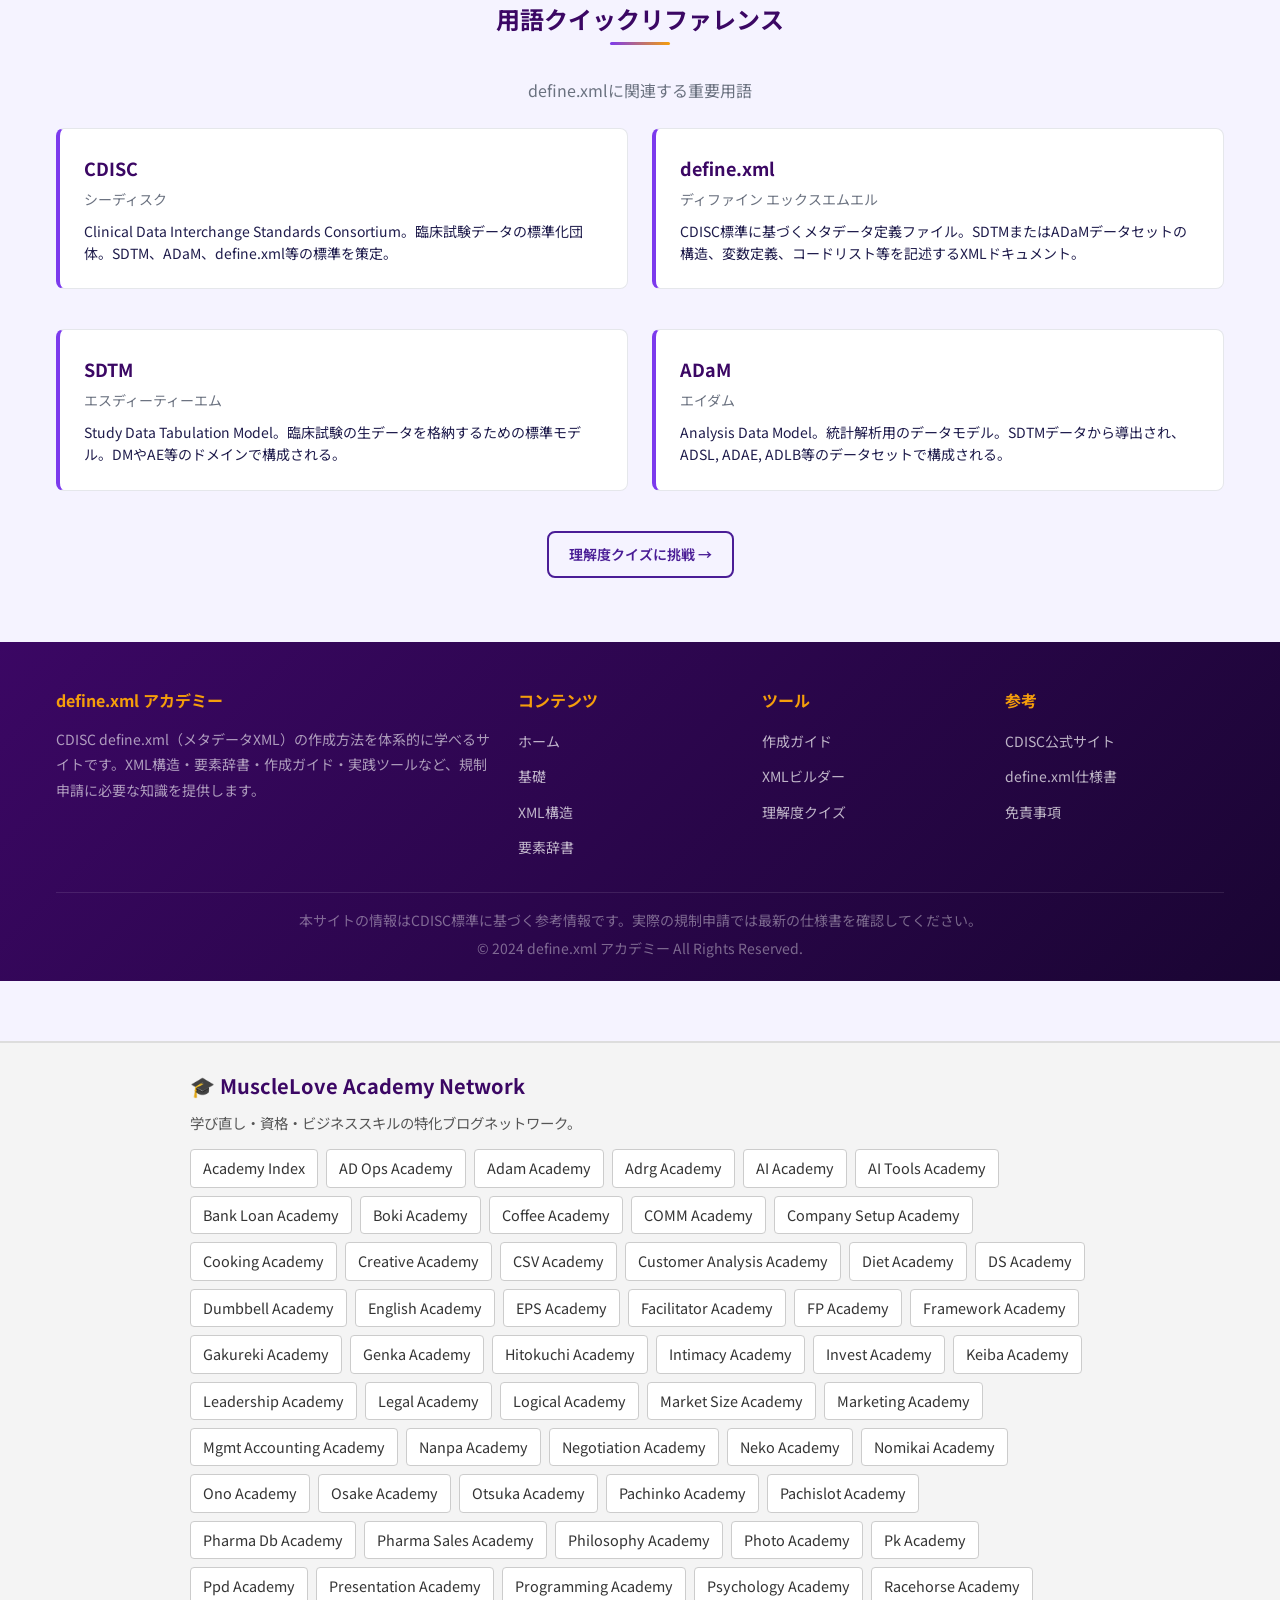
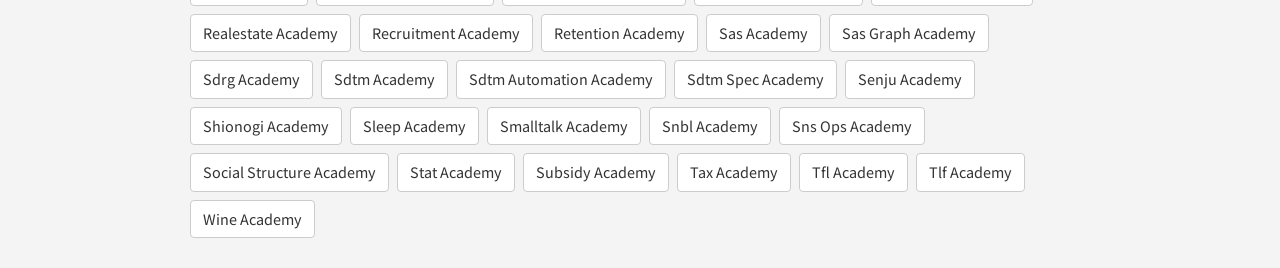
==== commit ad489999: "Add MuscleLove Academy cross-link footer for SEO interlinking" ====
--- a/index.html
+++ b/index.html
@@ -13,6 +13,14 @@
 
   <!-- CSS -->
   <link rel="stylesheet" href="css/style.css">
+<!-- Google tag (gtag.js) -->
+<script async src="https://www.googletagmanager.com/gtag/js?id=G-HJLCFVY5TF"></script>
+<script>
+  window.dataLayer = window.dataLayer || [];
+  function gtag(){dataLayer.push(arguments);}
+  gtag('js', new Date());
+  gtag('config', 'G-HJLCFVY5TF');
+</script>
 </head>
 <body>
 
@@ -237,5 +245,89 @@
   <!-- JS -->
   <script src="js/data.js"></script>
   <script src="js/main.js"></script>
+<footer class="academy-network" style="margin-top:60px;padding:30px 20px;background:#f4f4f4;border-top:2px solid #ddd;font-size:0.9rem;">
+  <div style="max-width:900px;margin:0 auto;">
+    <h3 style="margin-bottom:12px;">🎓 MuscleLove Academy Network</h3>
+    <p style="margin-bottom:14px;color:#555;">学び直し・資格・ビジネススキルの特化ブログネットワーク。</p>
+    <div style="display:flex;flex-wrap:wrap;gap:8px;">
+        <a href="https://musclelove-777.github.io/academy-index/" style="padding:6px 12px;background:#fff;border:1px solid #ccc;border-radius:4px;text-decoration:none;color:#333;">Academy Index</a>
+        <a href="https://musclelove-777.github.io/ad-ops-academy/" style="padding:6px 12px;background:#fff;border:1px solid #ccc;border-radius:4px;text-decoration:none;color:#333;">AD Ops Academy</a>
+        <a href="https://musclelove-777.github.io/adam-academy/" style="padding:6px 12px;background:#fff;border:1px solid #ccc;border-radius:4px;text-decoration:none;color:#333;">Adam Academy</a>
+        <a href="https://musclelove-777.github.io/adrg-academy/" style="padding:6px 12px;background:#fff;border:1px solid #ccc;border-radius:4px;text-decoration:none;color:#333;">Adrg Academy</a>
+        <a href="https://musclelove-777.github.io/ai-academy/" style="padding:6px 12px;background:#fff;border:1px solid #ccc;border-radius:4px;text-decoration:none;color:#333;">AI Academy</a>
+        <a href="https://musclelove-777.github.io/ai-tools-academy/" style="padding:6px 12px;background:#fff;border:1px solid #ccc;border-radius:4px;text-decoration:none;color:#333;">AI Tools Academy</a>
+        <a href="https://musclelove-777.github.io/bank-loan-academy/" style="padding:6px 12px;background:#fff;border:1px solid #ccc;border-radius:4px;text-decoration:none;color:#333;">Bank Loan Academy</a>
+        <a href="https://musclelove-777.github.io/boki-academy/" style="padding:6px 12px;background:#fff;border:1px solid #ccc;border-radius:4px;text-decoration:none;color:#333;">Boki Academy</a>
+        <a href="https://musclelove-777.github.io/coffee-academy/" style="padding:6px 12px;background:#fff;border:1px solid #ccc;border-radius:4px;text-decoration:none;color:#333;">Coffee Academy</a>
+        <a href="https://musclelove-777.github.io/comm-academy/" style="padding:6px 12px;background:#fff;border:1px solid #ccc;border-radius:4px;text-decoration:none;color:#333;">COMM Academy</a>
+        <a href="https://musclelove-777.github.io/company-setup-academy/" style="padding:6px 12px;background:#fff;border:1px solid #ccc;border-radius:4px;text-decoration:none;color:#333;">Company Setup Academy</a>
+        <a href="https://musclelove-777.github.io/cooking-academy/" style="padding:6px 12px;background:#fff;border:1px solid #ccc;border-radius:4px;text-decoration:none;color:#333;">Cooking Academy</a>
+        <a href="https://musclelove-777.github.io/creative-academy/" style="padding:6px 12px;background:#fff;border:1px solid #ccc;border-radius:4px;text-decoration:none;color:#333;">Creative Academy</a>
+        <a href="https://musclelove-777.github.io/csv-academy/" style="padding:6px 12px;background:#fff;border:1px solid #ccc;border-radius:4px;text-decoration:none;color:#333;">CSV Academy</a>
+        <a href="https://musclelove-777.github.io/customer-analysis-academy/" style="padding:6px 12px;background:#fff;border:1px solid #ccc;border-radius:4px;text-decoration:none;color:#333;">Customer Analysis Academy</a>
+        <a href="https://musclelove-777.github.io/diet-academy/" style="padding:6px 12px;background:#fff;border:1px solid #ccc;border-radius:4px;text-decoration:none;color:#333;">Diet Academy</a>
+        <a href="https://musclelove-777.github.io/ds-academy/" style="padding:6px 12px;background:#fff;border:1px solid #ccc;border-radius:4px;text-decoration:none;color:#333;">DS Academy</a>
+        <a href="https://musclelove-777.github.io/dumbbell-academy/" style="padding:6px 12px;background:#fff;border:1px solid #ccc;border-radius:4px;text-decoration:none;color:#333;">Dumbbell Academy</a>
+        <a href="https://musclelove-777.github.io/english-academy/" style="padding:6px 12px;background:#fff;border:1px solid #ccc;border-radius:4px;text-decoration:none;color:#333;">English Academy</a>
+        <a href="https://musclelove-777.github.io/eps-academy/" style="padding:6px 12px;background:#fff;border:1px solid #ccc;border-radius:4px;text-decoration:none;color:#333;">EPS Academy</a>
+        <a href="https://musclelove-777.github.io/facilitator-academy/" style="padding:6px 12px;background:#fff;border:1px solid #ccc;border-radius:4px;text-decoration:none;color:#333;">Facilitator Academy</a>
+        <a href="https://musclelove-777.github.io/fp-academy/" style="padding:6px 12px;background:#fff;border:1px solid #ccc;border-radius:4px;text-decoration:none;color:#333;">FP Academy</a>
+        <a href="https://musclelove-777.github.io/framework-academy/" style="padding:6px 12px;background:#fff;border:1px solid #ccc;border-radius:4px;text-decoration:none;color:#333;">Framework Academy</a>
+        <a href="https://musclelove-777.github.io/gakureki-academy/" style="padding:6px 12px;background:#fff;border:1px solid #ccc;border-radius:4px;text-decoration:none;color:#333;">Gakureki Academy</a>
+        <a href="https://musclelove-777.github.io/genka-academy/" style="padding:6px 12px;background:#fff;border:1px solid #ccc;border-radius:4px;text-decoration:none;color:#333;">Genka Academy</a>
+        <a href="https://musclelove-777.github.io/hitokuchi-academy/" style="padding:6px 12px;background:#fff;border:1px solid #ccc;border-radius:4px;text-decoration:none;color:#333;">Hitokuchi Academy</a>
+        <a href="https://musclelove-777.github.io/intimacy-academy/" style="padding:6px 12px;background:#fff;border:1px solid #ccc;border-radius:4px;text-decoration:none;color:#333;">Intimacy Academy</a>
+        <a href="https://musclelove-777.github.io/invest-academy/" style="padding:6px 12px;background:#fff;border:1px solid #ccc;border-radius:4px;text-decoration:none;color:#333;">Invest Academy</a>
+        <a href="https://musclelove-777.github.io/keiba-academy/" style="padding:6px 12px;background:#fff;border:1px solid #ccc;border-radius:4px;text-decoration:none;color:#333;">Keiba Academy</a>
+        <a href="https://musclelove-777.github.io/leadership-academy/" style="padding:6px 12px;background:#fff;border:1px solid #ccc;border-radius:4px;text-decoration:none;color:#333;">Leadership Academy</a>
+        <a href="https://musclelove-777.github.io/legal-academy/" style="padding:6px 12px;background:#fff;border:1px solid #ccc;border-radius:4px;text-decoration:none;color:#333;">Legal Academy</a>
+        <a href="https://musclelove-777.github.io/logical-academy/" style="padding:6px 12px;background:#fff;border:1px solid #ccc;border-radius:4px;text-decoration:none;color:#333;">Logical Academy</a>
+        <a href="https://musclelove-777.github.io/market-size-academy/" style="padding:6px 12px;background:#fff;border:1px solid #ccc;border-radius:4px;text-decoration:none;color:#333;">Market Size Academy</a>
+        <a href="https://musclelove-777.github.io/marketing-academy/" style="padding:6px 12px;background:#fff;border:1px solid #ccc;border-radius:4px;text-decoration:none;color:#333;">Marketing Academy</a>
+        <a href="https://musclelove-777.github.io/mgmt-accounting-academy/" style="padding:6px 12px;background:#fff;border:1px solid #ccc;border-radius:4px;text-decoration:none;color:#333;">Mgmt Accounting Academy</a>
+        <a href="https://musclelove-777.github.io/nanpa-academy/" style="padding:6px 12px;background:#fff;border:1px solid #ccc;border-radius:4px;text-decoration:none;color:#333;">Nanpa Academy</a>
+        <a href="https://musclelove-777.github.io/negotiation-academy/" style="padding:6px 12px;background:#fff;border:1px solid #ccc;border-radius:4px;text-decoration:none;color:#333;">Negotiation Academy</a>
+        <a href="https://musclelove-777.github.io/neko-academy/" style="padding:6px 12px;background:#fff;border:1px solid #ccc;border-radius:4px;text-decoration:none;color:#333;">Neko Academy</a>
+        <a href="https://musclelove-777.github.io/nomikai-academy/" style="padding:6px 12px;background:#fff;border:1px solid #ccc;border-radius:4px;text-decoration:none;color:#333;">Nomikai Academy</a>
+        <a href="https://musclelove-777.github.io/ono-academy/" style="padding:6px 12px;background:#fff;border:1px solid #ccc;border-radius:4px;text-decoration:none;color:#333;">Ono Academy</a>
+        <a href="https://musclelove-777.github.io/osake-academy/" style="padding:6px 12px;background:#fff;border:1px solid #ccc;border-radius:4px;text-decoration:none;color:#333;">Osake Academy</a>
+        <a href="https://musclelove-777.github.io/otsuka-academy/" style="padding:6px 12px;background:#fff;border:1px solid #ccc;border-radius:4px;text-decoration:none;color:#333;">Otsuka Academy</a>
+        <a href="https://musclelove-777.github.io/pachinko-academy/" style="padding:6px 12px;background:#fff;border:1px solid #ccc;border-radius:4px;text-decoration:none;color:#333;">Pachinko Academy</a>
+        <a href="https://musclelove-777.github.io/pachislot-academy/" style="padding:6px 12px;background:#fff;border:1px solid #ccc;border-radius:4px;text-decoration:none;color:#333;">Pachislot Academy</a>
+        <a href="https://musclelove-777.github.io/pharma-db-academy/" style="padding:6px 12px;background:#fff;border:1px solid #ccc;border-radius:4px;text-decoration:none;color:#333;">Pharma Db Academy</a>
+        <a href="https://musclelove-777.github.io/pharma-sales-academy/" style="padding:6px 12px;background:#fff;border:1px solid #ccc;border-radius:4px;text-decoration:none;color:#333;">Pharma Sales Academy</a>
+        <a href="https://musclelove-777.github.io/philosophy-academy/" style="padding:6px 12px;background:#fff;border:1px solid #ccc;border-radius:4px;text-decoration:none;color:#333;">Philosophy Academy</a>
+        <a href="https://musclelove-777.github.io/photo-academy/" style="padding:6px 12px;background:#fff;border:1px solid #ccc;border-radius:4px;text-decoration:none;color:#333;">Photo Academy</a>
+        <a href="https://musclelove-777.github.io/pk-academy/" style="padding:6px 12px;background:#fff;border:1px solid #ccc;border-radius:4px;text-decoration:none;color:#333;">Pk Academy</a>
+        <a href="https://musclelove-777.github.io/ppd-academy/" style="padding:6px 12px;background:#fff;border:1px solid #ccc;border-radius:4px;text-decoration:none;color:#333;">Ppd Academy</a>
+        <a href="https://musclelove-777.github.io/presentation-academy/" style="padding:6px 12px;background:#fff;border:1px solid #ccc;border-radius:4px;text-decoration:none;color:#333;">Presentation Academy</a>
+        <a href="https://musclelove-777.github.io/programming-academy/" style="padding:6px 12px;background:#fff;border:1px solid #ccc;border-radius:4px;text-decoration:none;color:#333;">Programming Academy</a>
+        <a href="https://musclelove-777.github.io/psychology-academy/" style="padding:6px 12px;background:#fff;border:1px solid #ccc;border-radius:4px;text-decoration:none;color:#333;">Psychology Academy</a>
+        <a href="https://musclelove-777.github.io/racehorse-academy/" style="padding:6px 12px;background:#fff;border:1px solid #ccc;border-radius:4px;text-decoration:none;color:#333;">Racehorse Academy</a>
+        <a href="https://musclelove-777.github.io/realestate-academy/" style="padding:6px 12px;background:#fff;border:1px solid #ccc;border-radius:4px;text-decoration:none;color:#333;">Realestate Academy</a>
+        <a href="https://musclelove-777.github.io/recruitment-academy/" style="padding:6px 12px;background:#fff;border:1px solid #ccc;border-radius:4px;text-decoration:none;color:#333;">Recruitment Academy</a>
+        <a href="https://musclelove-777.github.io/retention-academy/" style="padding:6px 12px;background:#fff;border:1px solid #ccc;border-radius:4px;text-decoration:none;color:#333;">Retention Academy</a>
+        <a href="https://musclelove-777.github.io/sas-academy/" style="padding:6px 12px;background:#fff;border:1px solid #ccc;border-radius:4px;text-decoration:none;color:#333;">Sas Academy</a>
+        <a href="https://musclelove-777.github.io/sas-graph-academy/" style="padding:6px 12px;background:#fff;border:1px solid #ccc;border-radius:4px;text-decoration:none;color:#333;">Sas Graph Academy</a>
+        <a href="https://musclelove-777.github.io/sdrg-academy/" style="padding:6px 12px;background:#fff;border:1px solid #ccc;border-radius:4px;text-decoration:none;color:#333;">Sdrg Academy</a>
+        <a href="https://musclelove-777.github.io/sdtm-academy/" style="padding:6px 12px;background:#fff;border:1px solid #ccc;border-radius:4px;text-decoration:none;color:#333;">Sdtm Academy</a>
+        <a href="https://musclelove-777.github.io/sdtm-automation-academy/" style="padding:6px 12px;background:#fff;border:1px solid #ccc;border-radius:4px;text-decoration:none;color:#333;">Sdtm Automation Academy</a>
+        <a href="https://musclelove-777.github.io/sdtm-spec-academy/" style="padding:6px 12px;background:#fff;border:1px solid #ccc;border-radius:4px;text-decoration:none;color:#333;">Sdtm Spec Academy</a>
+        <a href="https://musclelove-777.github.io/senju-academy/" style="padding:6px 12px;background:#fff;border:1px solid #ccc;border-radius:4px;text-decoration:none;color:#333;">Senju Academy</a>
+        <a href="https://musclelove-777.github.io/shionogi-academy/" style="padding:6px 12px;background:#fff;border:1px solid #ccc;border-radius:4px;text-decoration:none;color:#333;">Shionogi Academy</a>
+        <a href="https://musclelove-777.github.io/sleep-academy/" style="padding:6px 12px;background:#fff;border:1px solid #ccc;border-radius:4px;text-decoration:none;color:#333;">Sleep Academy</a>
+        <a href="https://musclelove-777.github.io/smalltalk-academy/" style="padding:6px 12px;background:#fff;border:1px solid #ccc;border-radius:4px;text-decoration:none;color:#333;">Smalltalk Academy</a>
+        <a href="https://musclelove-777.github.io/snbl-academy/" style="padding:6px 12px;background:#fff;border:1px solid #ccc;border-radius:4px;text-decoration:none;color:#333;">Snbl Academy</a>
+        <a href="https://musclelove-777.github.io/sns-ops-academy/" style="padding:6px 12px;background:#fff;border:1px solid #ccc;border-radius:4px;text-decoration:none;color:#333;">Sns Ops Academy</a>
+        <a href="https://musclelove-777.github.io/social-structure-academy/" style="padding:6px 12px;background:#fff;border:1px solid #ccc;border-radius:4px;text-decoration:none;color:#333;">Social Structure Academy</a>
+        <a href="https://musclelove-777.github.io/stat-academy/" style="padding:6px 12px;background:#fff;border:1px solid #ccc;border-radius:4px;text-decoration:none;color:#333;">Stat Academy</a>
+        <a href="https://musclelove-777.github.io/subsidy-academy/" style="padding:6px 12px;background:#fff;border:1px solid #ccc;border-radius:4px;text-decoration:none;color:#333;">Subsidy Academy</a>
+        <a href="https://musclelove-777.github.io/tax-academy/" style="padding:6px 12px;background:#fff;border:1px solid #ccc;border-radius:4px;text-decoration:none;color:#333;">Tax Academy</a>
+        <a href="https://musclelove-777.github.io/tfl-academy/" style="padding:6px 12px;background:#fff;border:1px solid #ccc;border-radius:4px;text-decoration:none;color:#333;">Tfl Academy</a>
+        <a href="https://musclelove-777.github.io/tlf-academy/" style="padding:6px 12px;background:#fff;border:1px solid #ccc;border-radius:4px;text-decoration:none;color:#333;">Tlf Academy</a>
+        <a href="https://musclelove-777.github.io/wine-academy/" style="padding:6px 12px;background:#fff;border:1px solid #ccc;border-radius:4px;text-decoration:none;color:#333;">Wine Academy</a>
+    </div>
+  </div>
+</footer>
 </body>
 </html>
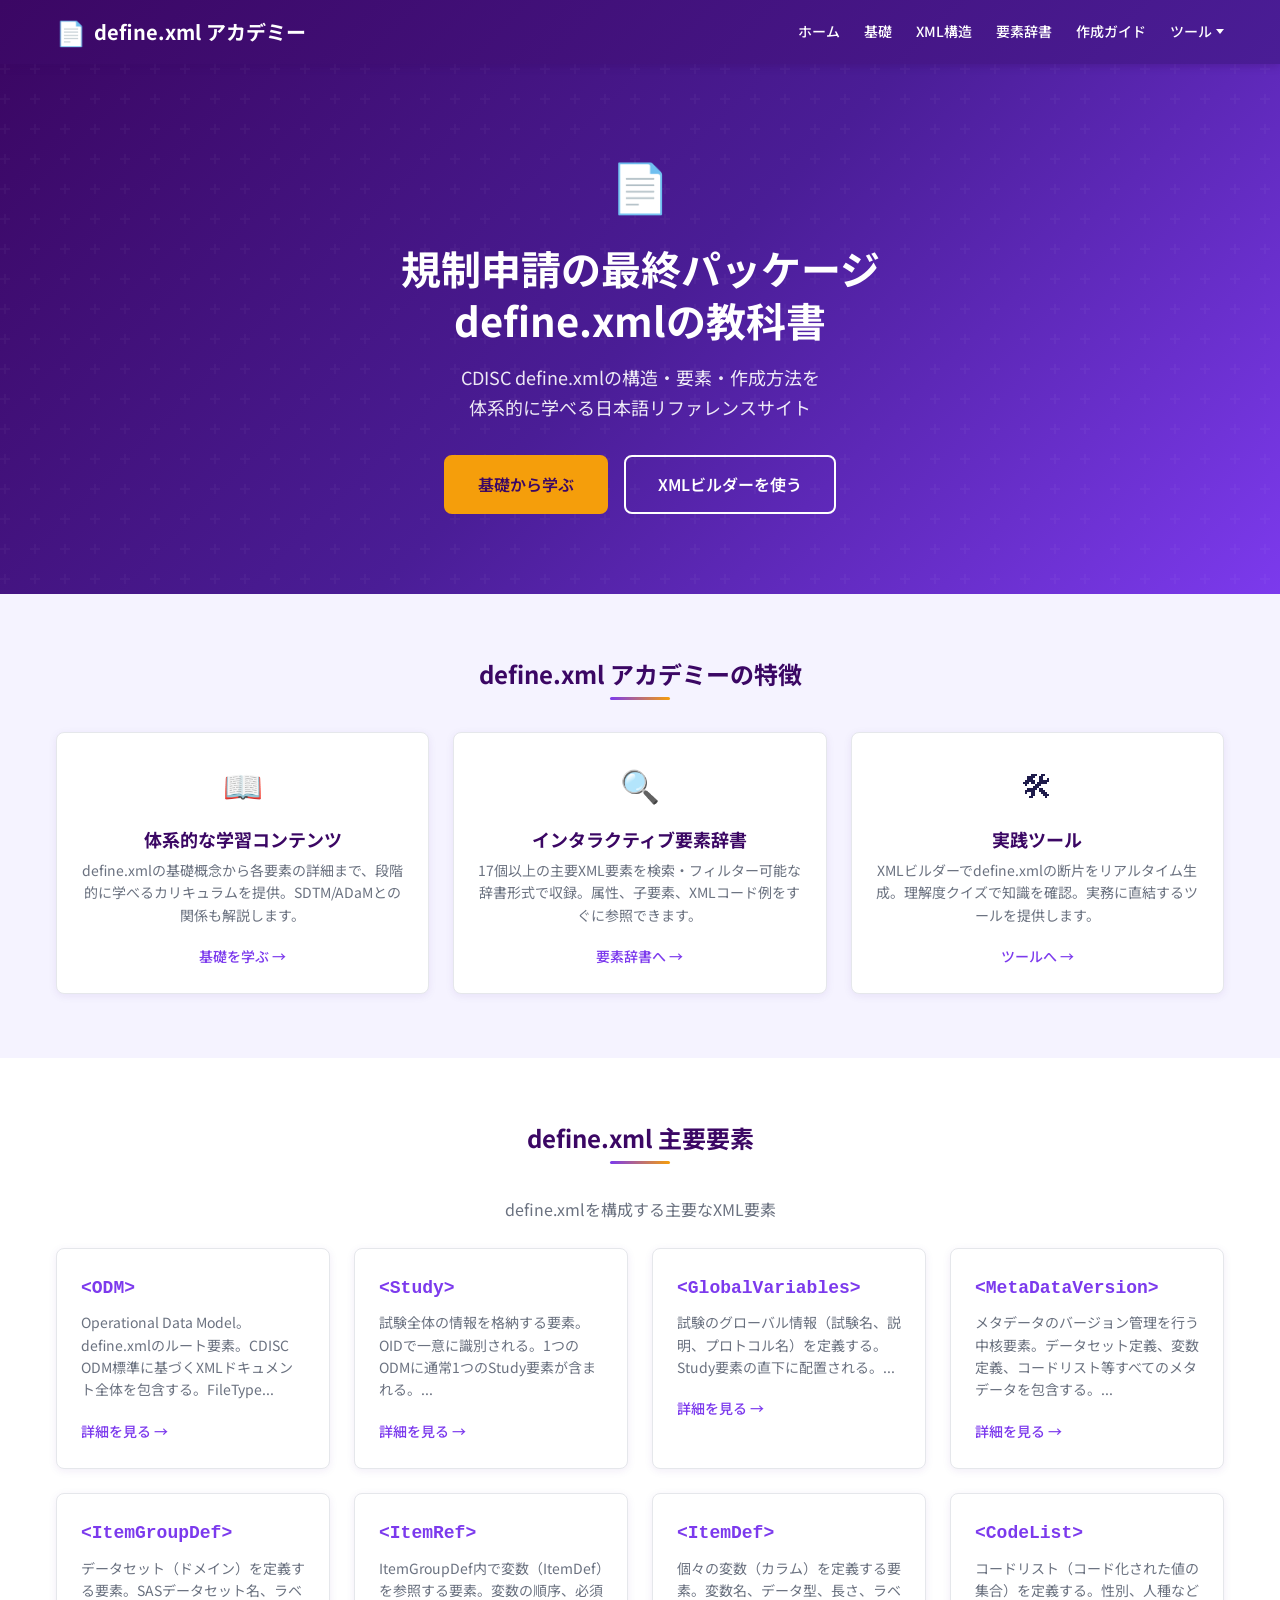
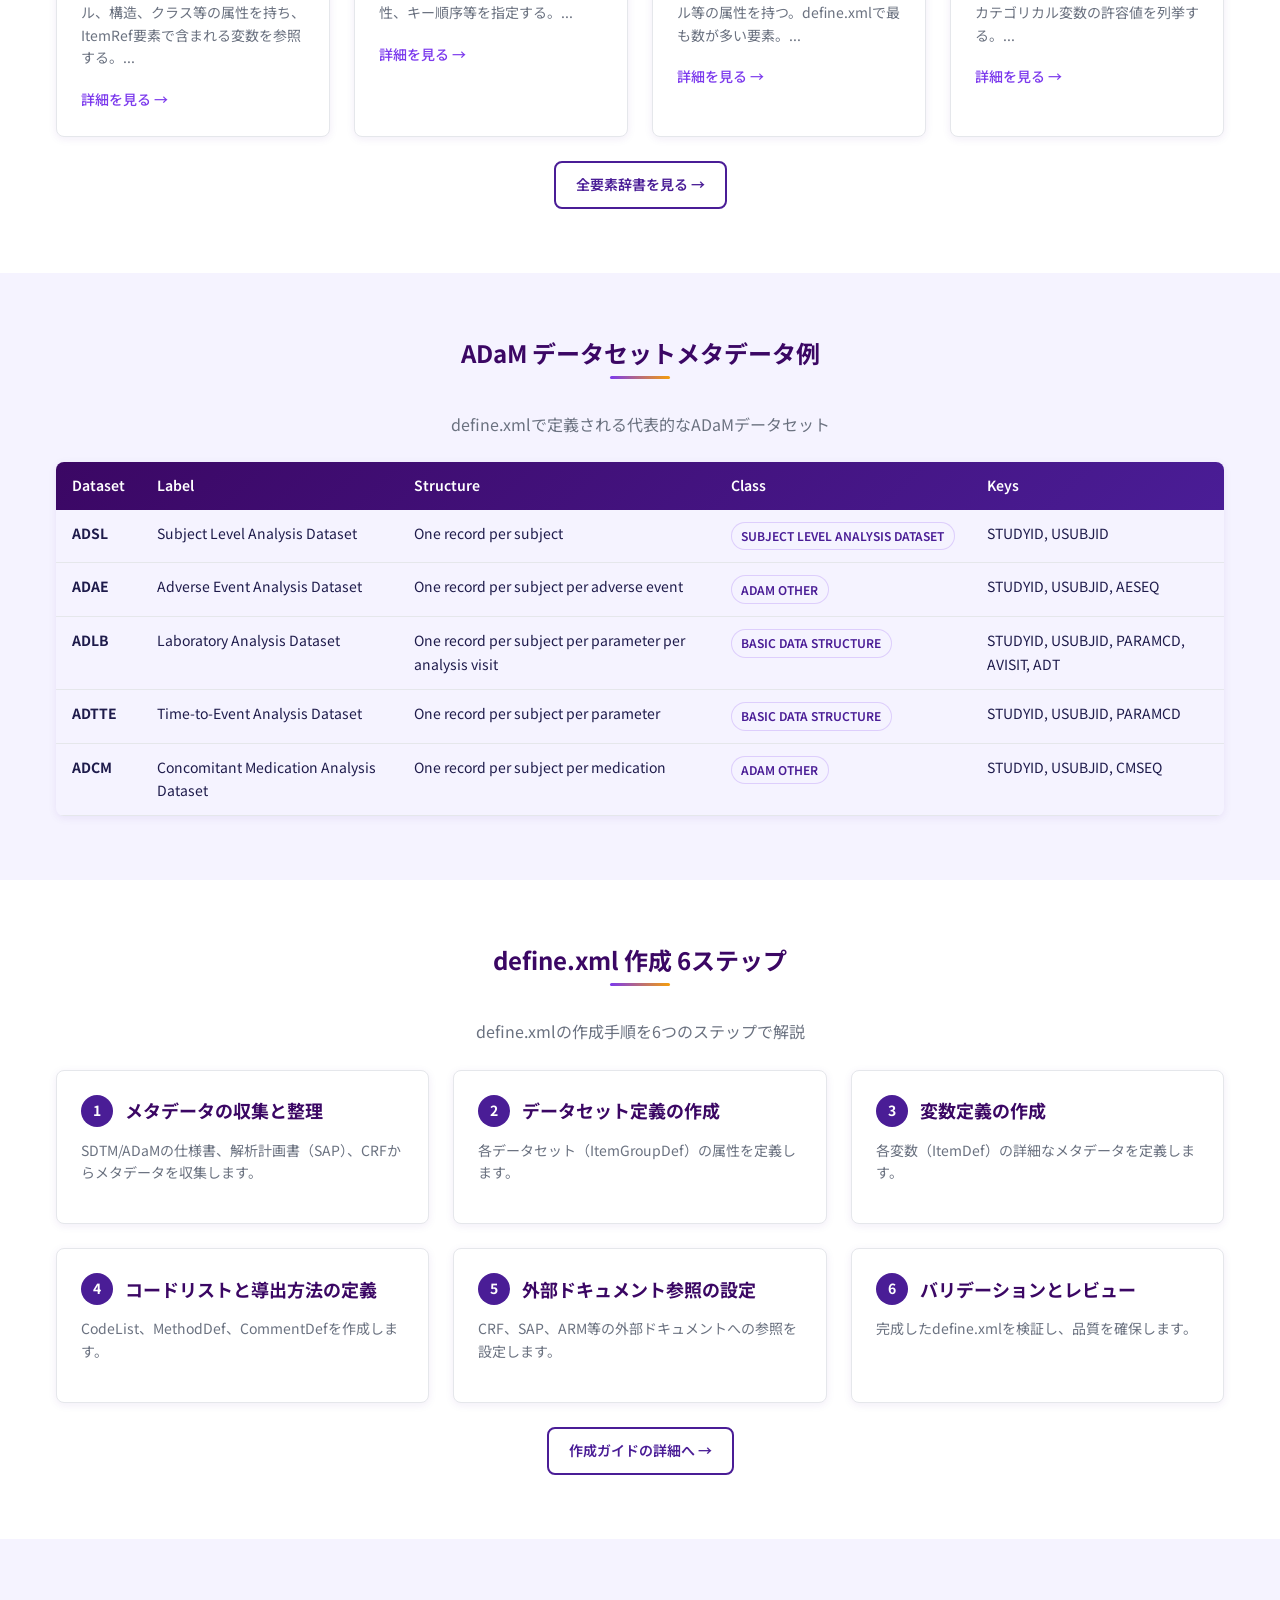
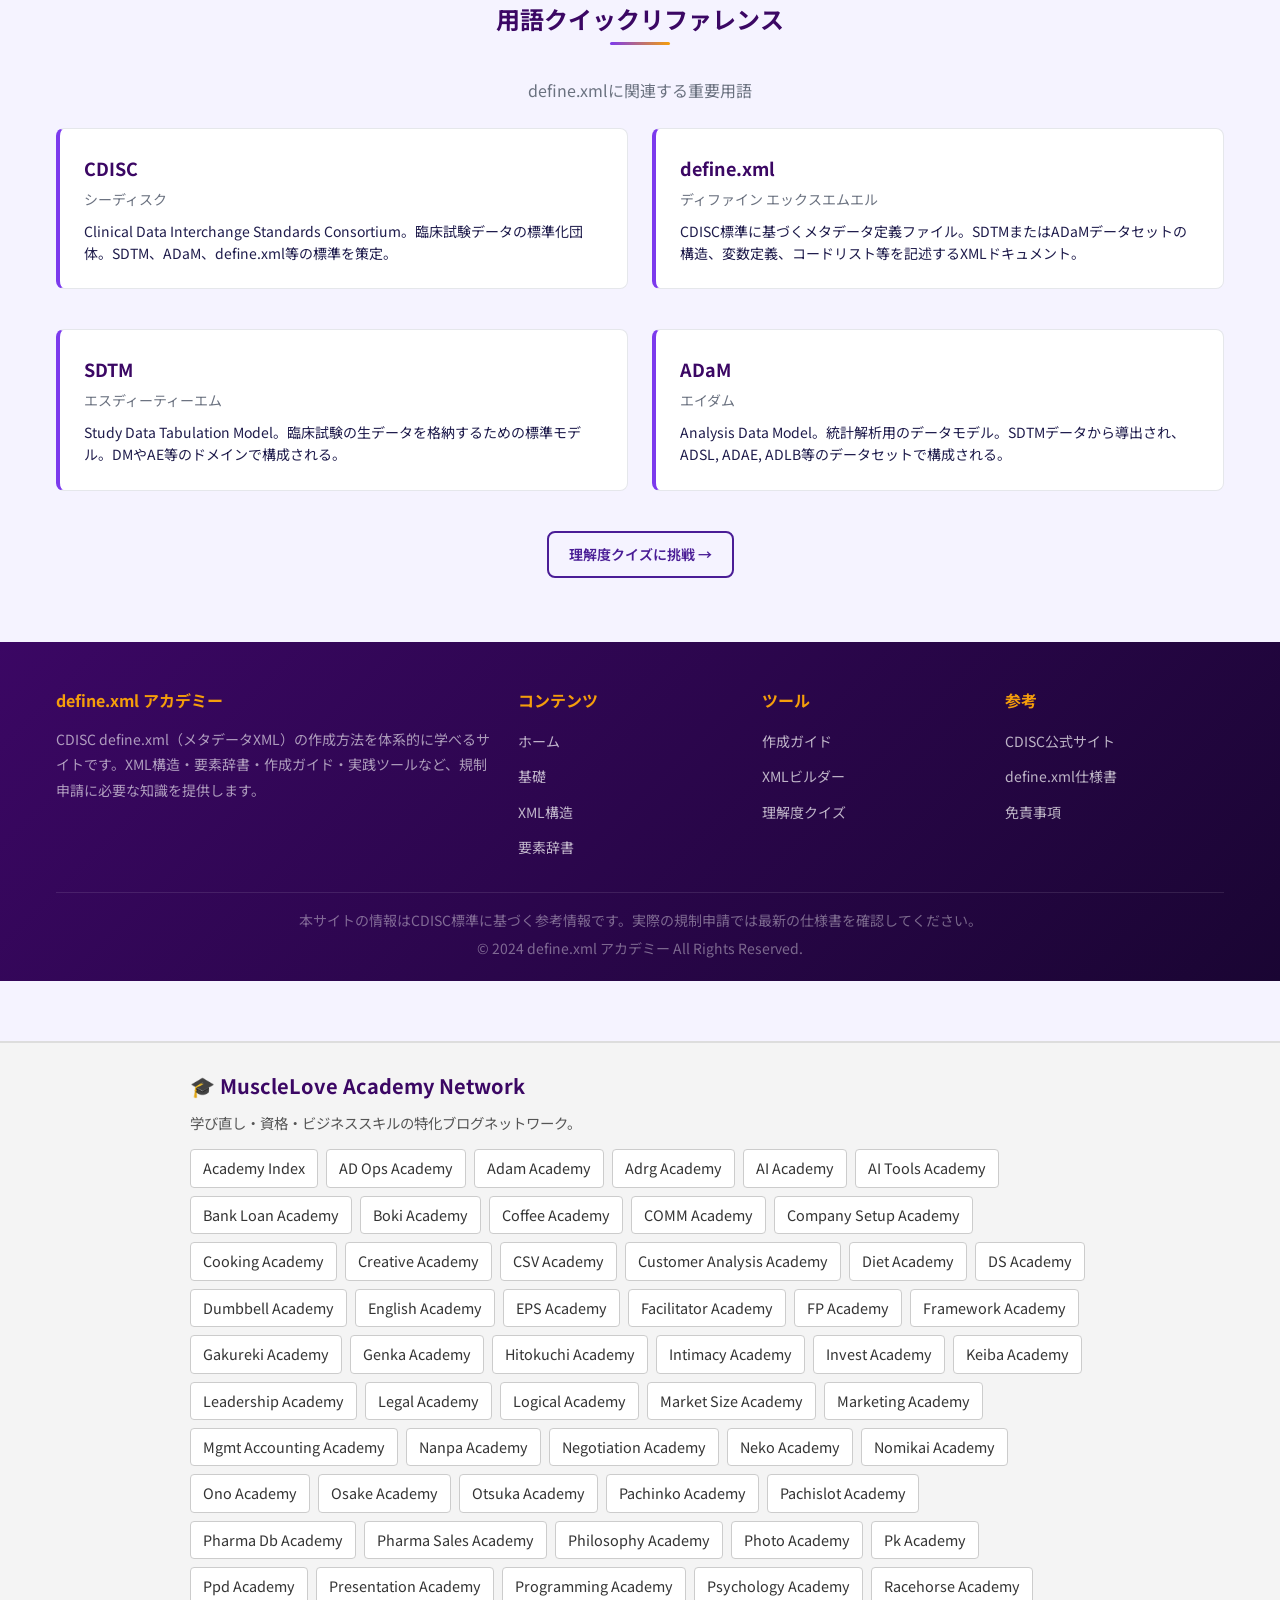
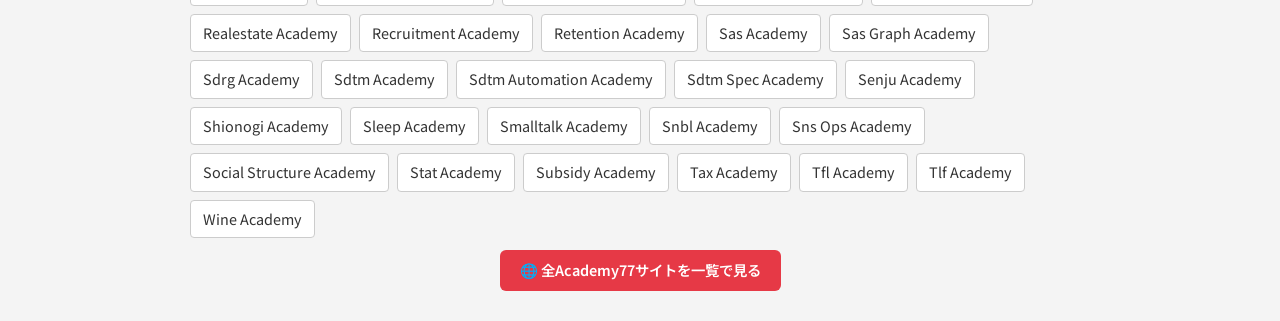
==== commit 2f2a172b: "Add network portal button to footer" ====
--- a/index.html
+++ b/index.html
@@ -328,6 +328,11 @@
         <a href="https://musclelove-777.github.io/wine-academy/" style="padding:6px 12px;background:#fff;border:1px solid #ccc;border-radius:4px;text-decoration:none;color:#333;">Wine Academy</a>
     </div>
   </div>
-</footer>
+
+    <!-- __PORTAL_BUTTON__ -->
+    <div style="margin-top:12px;text-align:center;">
+      <a href="https://musclelove-777.github.io/network/academy/" style="display:inline-block;padding:8px 20px;background:#e63946;color:#fff;border-radius:6px;font-weight:600;text-decoration:none;">🌐 全Academy77サイトを一覧で見る</a>
+    </div>
+  </footer>
 </body>
 </html>
